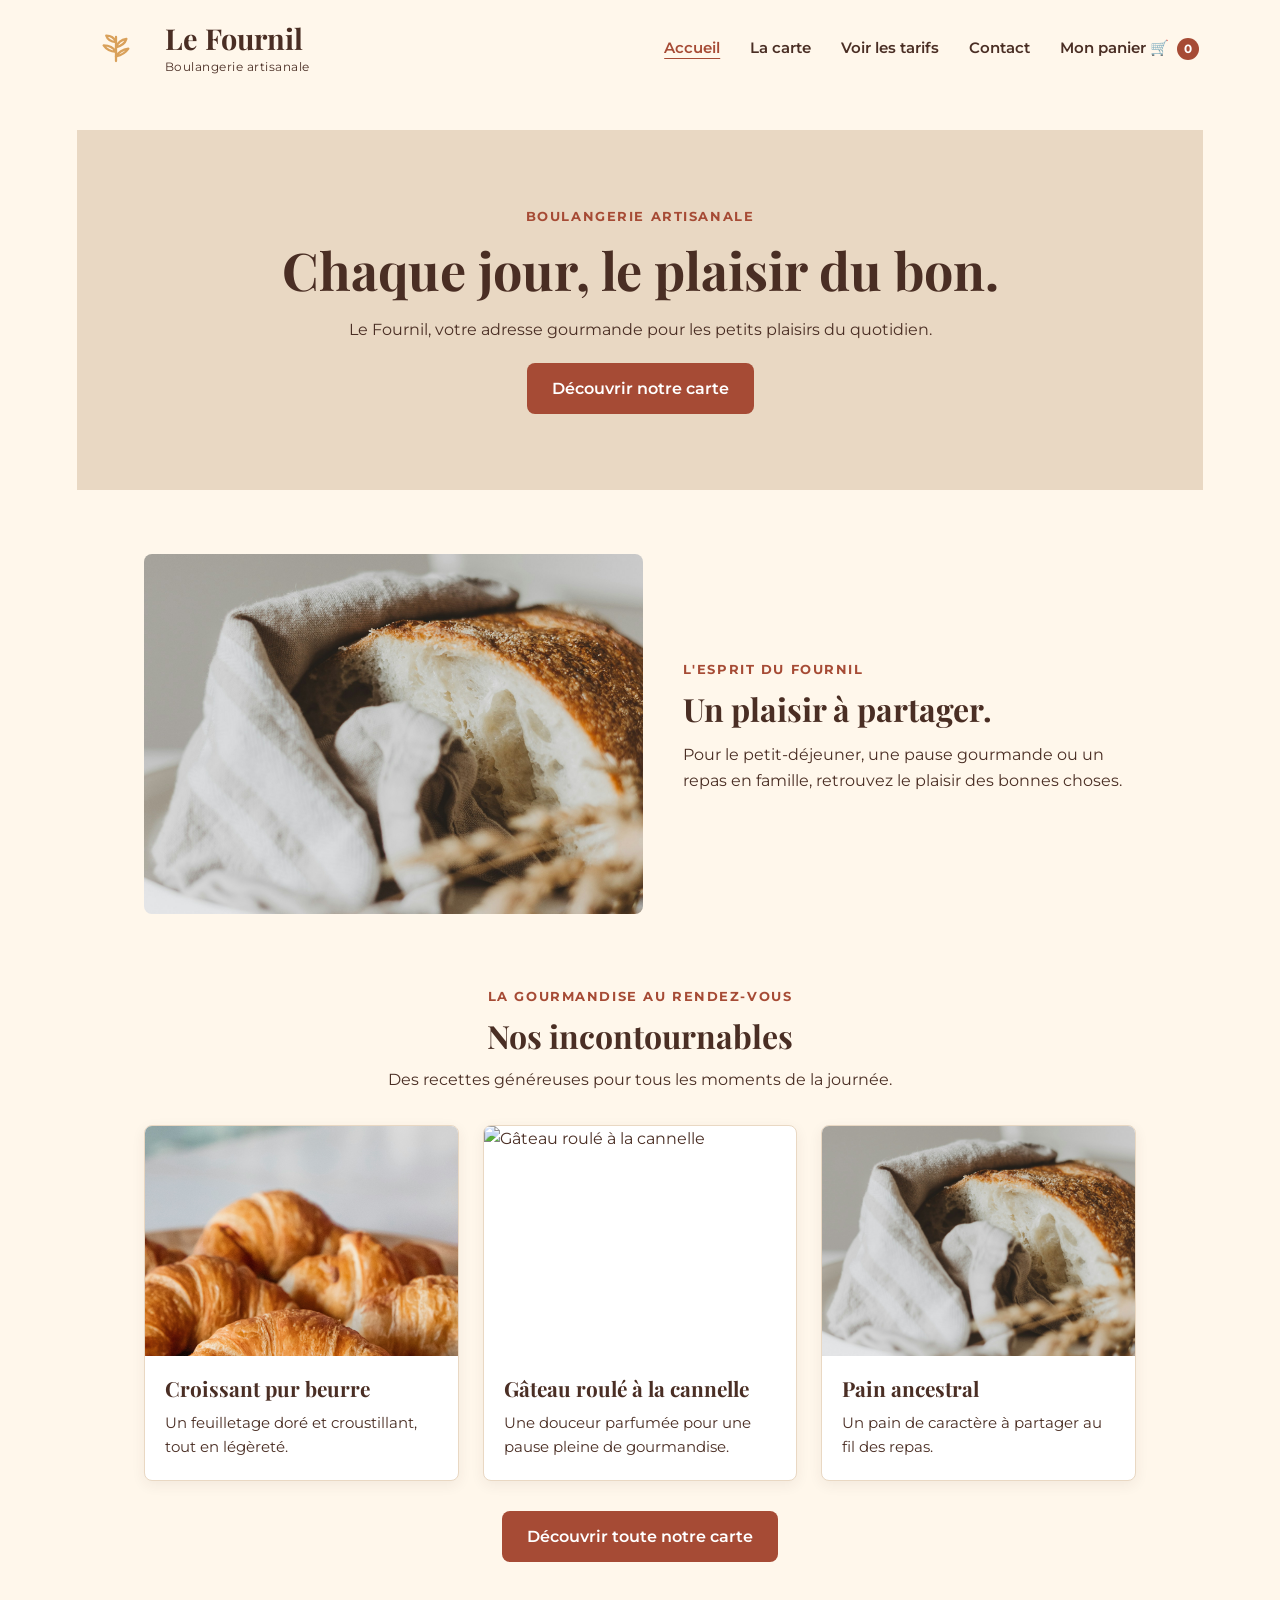
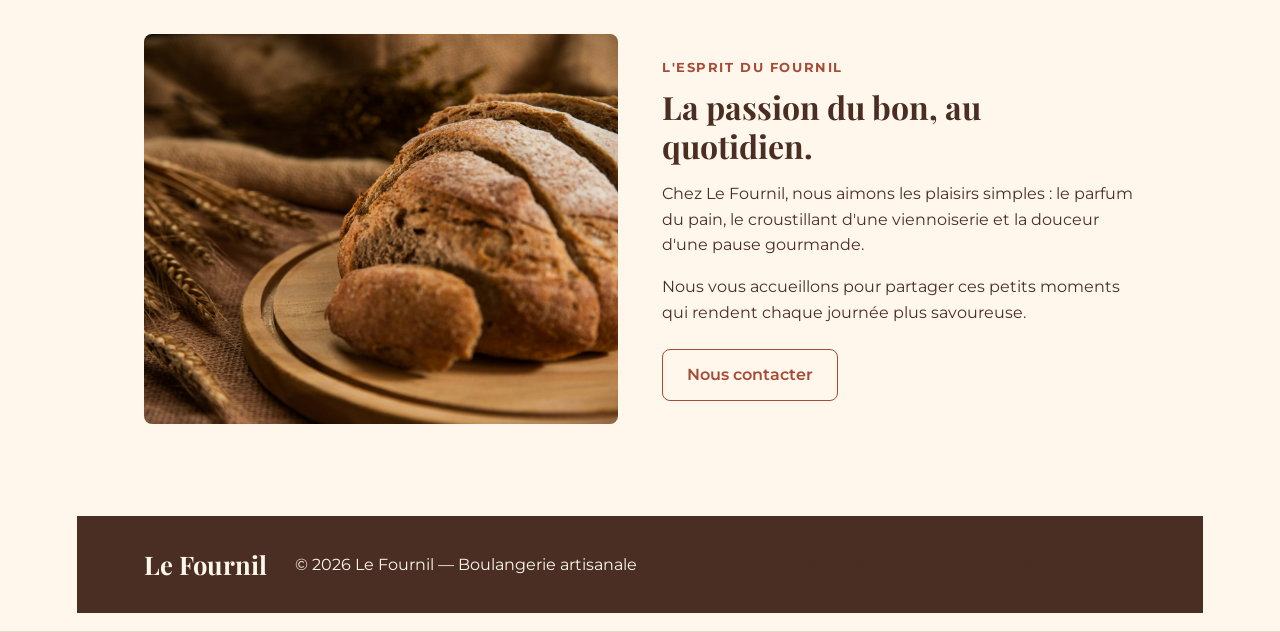
==== index.html/index.html @ 24df6372 "tout" ====
<!DOCTYPE html>
<html lang="fr">
<head>
    <meta charset="UTF-8">
    <meta name="viewport" content="width=device-width, initial-scale=1.0">
    <title>Le Fournil - Boulangerie artisanale</title>

    <link rel="stylesheet" href="./assets/CSS/style.css">
</head>
<body>

    <!--En-tête et bannière--> 
    <header class="entete">
        

<a class="logo" href="index.html">
    <svg
        class="logo-motif"
        viewBox="0 0 120 48"
        xmlns="http://www.w3.org/2000/svg"
        aria-hidden="true"
    >
        <g
            fill="none"
            stroke="currentColor"
            stroke-width="3.5"
            stroke-linecap="round"
            stroke-linejoin="round"
        >
            <path d="M60 44 Q60 25 60 7"/>
            <path d="M60 15 Q48 14 45 5 Q56 5 60 15"/>
            <path d="M60 23 Q73 20 76 10 Q64 12 60 23"/>
            <path d="M60 30 Q47 29 41 20 Q54 20 60 30"/>
            <path d="M60 37 Q73 34 79 25 Q66 27 60 37"/>
        </g>
    </svg>

    <span class="logo-texte">
        <span class="logo-nom">Le Fournil</span>
        <span class="logo-signature">Boulangerie artisanale</span>
    </span>
</a>



        <nav aria-label="Navigation principale">
        <ul>
            <li><a href="index.html" aria-current="page">Accueil</a></li>
            <li><a href="carte.html">La carte</a></li>
            <li><a href="carte.html#tarifs">Voir les tarifs</a></li>
            <li><a href="contact.html">Contact</a></li>

            <li><a href="panier.html">Mon panier 🛒
                <span class="compteur-panier" data-compteur-panier>0</span>
            </a></li>
        </ul>
        </nav

    </header>

    
     
<main>

    <!-- BANNIÈRE D'ACCUEIL -->
    <section class="hero" id="accueil">
        <p class="surtitre">Boulangerie artisanale</p>

        <h1>Chaque jour, le plaisir du bon.</h1>

        <p>
            Le Fournil, votre adresse gourmande
            pour les petits plaisirs du quotidien.
        </p>

        <a class="btn btn-principal" href="carte.html">
            Découvrir notre carte
        </a>
    </section>

    <!-- PHOTO ET TEXTE -->
    <section class="photo-vitrine">
        <img
            src="./assets/images/ellie-ellien-lJxYfjJRVto-unsplash.jpg"
            alt="Pain artisanal à la croûte dorée"
        >

        <div class="photo-texte">
            <p class="surtitre">L'esprit du Fournil</p>

            <h2>Un plaisir à partager.</h2>

            <p>
                Pour le petit-déjeuner, une pause gourmande
                ou un repas en famille, retrouvez le plaisir
                des bonnes choses.
            </p>
        </div>
    </section>


<!-- Section : Nos incontournables -->

<section class="incontournables">

    <div class="incontournables-intro">
        <p class="surtitre">La gourmandise au rendez-vous</p>
        <h2>Nos incontournables</h2>
        <p>
            Des recettes généreuses pour tous les moments
            de la journée.
        </p>
    </div>

    <div class="grille-produits">

        <article class="produit-accueil">
            <img
                class="photo-croissant"
                src="./assets/images/aurela-redenica-y4__jFIV1F8-unsplash(1).jpg"
                alt="Croissants pur beurre dorés"
            >
            <div class="produit-contenu">
                <h3>Croissant pur beurre</h3>
                <p>
                    Un feuilletage doré et croustillant,
                    tout en légèreté.
                </p>
            </div>
        </article>

        <article class="produit-accueil">
            <img
                class="photo-roule"
                src="./assets/images/diliara-garifullina-klfddq7zA9I-unsplash.jpg"
                alt="Gâteau roulé à la cannelle"
            >
            <div class="produit-contenu">
                <h3>Gâteau roulé à la cannelle</h3>
                <p>
                    Une douceur parfumée pour une pause
                    pleine de gourmandise.
                </p>
            </div>
        </article>

        <article class="produit-accueil">
            <img
                class="photo-pain"
                src="./assets/images/ellie-ellien-lJxYfjJRVto-unsplash.jpg"
                alt="Pain artisanal à la croûte dorée"
            >
            <div class="produit-contenu">
                <h3>Pain ancestral</h3>
                <p>
                    Un pain de caractère à partager
                    au fil des repas.
                </p>
            </div>
        </article>

    </div>

    <div class="incontournables-action">
        <a href="carte.html" class="btn btn-principal">
            Découvrir toute notre carte
        </a>
    </div>

</section>

<!-- Section : Notre savoir-faire -->

<section class="savoir-faire">

    <div class="savoir-faire-photo">
        <img
            src="./assets/images/charles-chen-0keGhiSw9kY-unsplash.jpg"
            alt="Pain artisanal préparé avec soin"
        >
    </div>

    <div class="savoir-faire-texte">
        <p class="surtitre">L'esprit du Fournil</p>

        <h2>La passion du bon, au quotidien.</h2>

        <p>
            Chez Le Fournil, nous aimons les plaisirs simples :
            le parfum du pain, le croustillant d'une viennoiserie
            et la douceur d'une pause gourmande.
        </p>

        <p>
            Nous vous accueillons pour partager ces petits
            moments qui rendent chaque journée plus savoureuse.
        </p>

        <a href="contact.html" class="btn btn-secondaire">
            Nous contacter
        </a>
    </div>

</section>

</main>



<!-- Pied de page commun -->
<footer class="pied-page">

    <p class="signature-footer">
        Le Fournil
    </p>

    <p>
        © 2026 Le Fournil — Boulangerie artisanale
    </p>

    <nav aria-label="Navigation de pied de page">
        <ul>
            <li><a href="index.html">Accueil</a></li>
            <li><a href="carte.html">La carte</a></li>
            <li>
                <a href="carte.html#tarifs">Les tarifs</a>
            </li>
            <li><a href="contact.html">Contact</a></li>
        </ul>
    </nav>

</footer>

    </body>
</html>
---- index.html/assets/CSS/style.css ----
@import url('https://fonts.googleapis.com/css2?family=Montserrat:wght@400;500;600;700&family=Playfair+Display:wght@400;500;600;700&display=swap');

/* =========================================================
               LE FOURNIL — FEUILLE DE STYLE 
Styles communs aux pages index.html, carte.html et contact.html
   ========================================================= */

:root {
    --terracotta: #A64B35;
    --brun: #4A2E24;
    --ivoire: #FFF7EB;
    --miel: #D9A15B;
    --beige: #E9D8C3;
    --police-titres: "Playfair Display", Georgia, serif;
    --police-texte: "Montserrat", Arial, sans-serif;
    --arrondi: 8px;
    --espace: 24px;
}

* { box-sizing: border-box; }

html { scroll-behavior: smooth; }

body {
    margin: 0;
    background: var(--ivoire);
    color: var(--brun);
    font-family: var(--police-texte);
    font-size: 16px;
    line-height: 1.6;
}

h1, h2, h3 {
    margin-top: 0;
    color: var(--brun);
    font-family: var(--police-titres);
    line-height: 1.2;
}

h1 { font-size: clamp(2.2rem, 5vw, 3.25rem); }
h2 { font-size: clamp(1.65rem, 3vw, 2rem); }
h3 { font-size: 1.3rem; }
p { margin-top: 0; }
a { color: var(--terracotta); }
img { display: block; max-width: 100%; height: auto; }

/* Boutons communs */
.btn {
    display: inline-block;
    padding: 12px 24px;
    border: 1px solid transparent;
    border-radius: var(--arrondi);
    font-family: var(--police-texte);
    font-weight: 600;
    text-align: center;
    text-decoration: none;
    cursor: pointer;
    transition: background-color .2s ease, color .2s ease, transform .2s ease;
}
.btn-principal { background: var(--terracotta); color: #fff; }
.btn-principal:hover, .btn-principal:focus-visible { background: var(--brun); color: #fff; }
.btn-secondaire { border-color: var(--terracotta); background: transparent; color: var(--terracotta); }
.btn-secondaire:hover, .btn-secondaire:focus-visible { background: var(--beige); }

/* En-tête, logo et navigation — communs aux trois pages */
.entete {
    display: flex;
    flex-wrap: wrap;
    align-items: center;
    justify-content: space-between;
    gap: 20px 28px;
    width: 100%;
    padding: 18px 6%;
    border-bottom: 1px solid var(--beige);
    background: var(--ivoire);
}
.logo {
    display: inline-flex;
    flex: 0 0 auto;
    align-items: center;
    gap: 10px;
    color: var(--brun);
    text-decoration: none;
}
.logo-motif {
    flex: 0 0 auto;
    width: 78px;
    height: 60px;
    color: var(--miel);
}
.logo-texte { display: flex; flex-direction: column; line-height: 1.15; }
.logo .logo-nom { font-family: var(--police-titres); font-size: 1.8rem; font-weight: 700; }
.logo .logo-signature { margin-top: 4px; font-size: .76rem; letter-spacing: .04em; }
.entete nav { display: block; flex: 1 1 400px; min-width: 0; }
.entete nav ul {
    display: flex;
    flex-wrap: wrap;
    align-items: center;
    justify-content: flex-end;
    gap: 8px 22px;
    margin: 0;
    padding: 0;
    list-style: none;
}
.entete nav li { display: block; }
.entete nav a {
    display: inline-block;
    padding: 8px 4px;
    color: var(--brun);
    font-size: .94rem;
    font-weight: 600;
    text-decoration: none;
}
.entete nav a:hover, .entete nav a:focus-visible,
.entete nav a[aria-current="page"] { color: var(--terracotta); }
.entete nav a[aria-current="page"] { text-decoration: underline; text-underline-offset: 5px; }

/* Éléments de présentation */
.surtitre {
    margin-bottom: 10px;
    color: var(--terracotta);
    font-size: .82rem;
    font-weight: 700;
    letter-spacing: .12em;
    text-transform: uppercase;
}

/* PAGE ACCUEIL : bannière */
.hero {
    display: flex;
    flex-direction: column;
    align-items: center;
    justify-content: center;
    gap: 12px;
    width: 100%;
    max-width: 1400px;
    min-height: 360px;
    margin: 32px auto;
    padding: 64px 8%;
    background: var(--beige); text-align: center;
}
.hero h1 { max-width: 780px; margin-bottom: 4px; }
.hero p:not(.surtitre) { max-width: 650px; margin-bottom: 8px; }
.hero .surtitre { margin-bottom: 0; }

.photo-vitrine {
    display: grid;
    grid-template-columns: minmax(0, 1.1fr) minmax(0, 1fr);
    align-items: center;
    gap: 40px;
    width: 88%;
    max-width: 1200px;
    margin: 64px auto;
}
.photo-vitrine img { width: 100%; height: 360px; border-radius: var(--arrondi); object-fit: cover; }
.photo-texte h2 { margin-bottom: 14px; }
.photo-texte p:not(.surtitre) { max-width: 560px; }

.incontournables {
    width: 88%;
    max-width: 1200px;
    margin: 72px auto;
}
.incontournables-intro { max-width: 680px; margin: 0 auto 32px; text-align: center; }
.incontournables-intro h2 { margin-bottom: 12px; }
.incontournables-intro > p:last-child { margin-bottom: 0; }
.grille-produits {
    display: grid;
    grid-template-columns: repeat(3, minmax(0, 1fr));
    gap: 24px;
    width: 100%;
}
.produit-accueil {
    min-width: 0;
    overflow: hidden;
    border: 1px solid var(--beige);
    border-radius: var(--arrondi);
    background: #fff;
    box-shadow: 0 4px 14px rgb(74 46 36 / 7%);
    transition: transform .2s ease, box-shadow .2s ease;
}
.produit-accueil:hover { transform: translateY(-4px); box-shadow: 0 8px 20px rgb(74 46 36 / 12%); }
.produit-accueil img { width: 100%; height: 230px; object-fit: cover; }
.produit-accueil .produit-contenu { padding: 20px; }
.produit-contenu h3 { margin-bottom: 10px; }
.produit-contenu p { margin-bottom: 0; font-size: .95rem; }
.incontournables-action { margin-top: 30px; text-align: center; }

.savoir-faire {
    display: grid;
    grid-template-columns: minmax(0, 1fr) minmax(0, 1fr);
    align-items: center;
    gap: 44px;
    width: 88%;
    max-width: 1200px;
    margin: 72px auto;
}
.savoir-faire-photo img { width: 100%; height: 390px; border-radius: var(--arrondi); object-fit: cover; }
.savoir-faire-texte h2 { margin-bottom: 16px; }
.savoir-faire-texte p:not(.surtitre) { max-width: 620px; }
.savoir-faire-texte .btn { margin-top: 8px; }

/* PAGE CARTE : produits phares */
main > h1 {
    width: 88%;
    max-width: 1200px;
    margin: 44px auto 32px;
}
.produits-phares {
    display: grid;
    grid-template-columns: repeat(3, minmax(0, 1fr));
    gap: 24px;
    width: 88%;
    max-width: 1200px;
    margin: 0 auto 64px;
}
.produits-phares article {
    min-width: 0;
    overflow: hidden;
    padding: 20px;
    border: 1px solid var(--beige);
    border-radius: var(--arrondi);
    background: #fff;
    box-shadow: 0 4px 14px rgb(74 46 36 / 7%);
    transition: transform .2s ease, box-shadow .2s ease;
}
.produits-phares article:hover { transform: translateY(-4px); box-shadow: 0 8px 20px rgb(74 46 36 / 12%); }
.produits-phares article h2 { margin-bottom: 16px; font-size: 1.4rem; }
.produits-phares article img { width: 100%; height: 220px; margin-bottom: 18px; border-radius: 6px; object-fit: cover; }
.produits-phares article p { font-size: .95rem; }
.produits-phares article p:last-child { margin-bottom: 0; }

/* PAGE CARTE : pains artisanaux */
.section-pains {
    width: 88%;
    max-width: 1200px;
    margin: 64px auto;
}
.section-pains > h2 { margin-bottom: 28px; text-align: center; }
.grille-pains { display: grid; grid-template-columns: repeat(3, minmax(0, 1fr)); gap: 24px; }
.carte-pain {
    overflow: hidden;
    border: 1px solid var(--beige);
    border-radius: var(--arrondi);
    background: #fff;
    box-shadow: 0 4px 14px rgb(74 46 36 / 7%);
    transition: transform .2s ease, box-shadow .2s ease;
}
.carte-pain:hover { transform: translateY(-4px); box-shadow: 0 8px 20px rgb(74 46 36 / 12%); }
.carte-pain img { width: 100%; height: 230px; object-fit: cover; }
.carte-pain h3 { margin: 0; padding: 18px; text-align: center; }

/* PAGE CARTE : tableau des tarifs */
.section-tarifs {
    width: 88%;
    max-width: 1000px;
    margin: 64px auto 80px;
    scroll-margin-top: 24px;
}
.section-tarifs > h2 { margin-bottom: 20px; text-align: center; }
.section-tarifs table {
    width: 100%;
    margin: 24px 0;
    border-collapse: collapse;
    background: var(--ivoire);
    color: var(--brun);
}
.section-tarifs caption { padding: 12px; color: var(--brun); font-weight: 700; text-align: left; }
.section-tarifs th, .section-tarifs td { padding: 12px; border: 1px solid var(--beige); text-align: left; }
.section-tarifs th { background: var(--terracotta); color: #fff; }
.section-tarifs tbody tr:nth-child(even) { background: var(--beige); }
.section-tarifs tbody tr:hover { background: #f2e3d1; }

/* PAGE CONTACT : introduction */
.page-contact { padding: 0 6% 64px; }
.page-contact .contact-intro-vertical {
    display: flex;
    flex-direction: column;
    align-items: center;
    width: 100%;
    max-width: 900px;
    margin: 48px auto 44px;
    text-align: center;
}
.page-contact .contact-intro-vertical .surtitre { margin-bottom: 12px; }
.page-contact .contact-intro-vertical .texte-intro-contact { max-width: 650px; margin-bottom: 18px; }
.page-contact .contact-intro-vertical h1 { margin: 0; }

/* PAGE CONTACT : cartes d'informations */
.page-contact .contact-grid {
    display: grid;
    grid-template-columns: repeat(2, minmax(0, 1fr));
    gap: 24px;
    width: 100%;
    max-width: 1000px;
    margin: 0 auto 48px;
}
.page-contact .contact-card {
    min-width: 0;
    padding: 28px;
    border: 1px solid var(--beige);
    border-radius: var(--arrondi);
    background: #fff;
    box-shadow: 0 4px 14px rgb(74 46 36 / 7%);
}
.page-contact .contact-card h2 { margin-bottom: 20px; font-size: 1.5rem; }
.page-contact .contact-card p { margin-bottom: 18px; }
.page-contact .contact-card p:last-child { margin-bottom: 0; }
.page-contact .contact-card strong { color: var(--terracotta); }
.page-contact .contact-card .note-horaires { color: var(--brun); font-style: italic; }

/* PAGE CONTACT : formulaire */
.page-contact .formulaire-contact {
    width: 100%;
    max-width: 800px;
    margin: 0 auto;
    padding: 32px;
    border: 1px solid var(--beige);
    border-radius: var(--arrondi);
    background: #fff;
    box-shadow: 0 4px 14px rgb(74 46 36 / 7%);
}
.page-contact .formulaire-contact h2 { margin-bottom: 10px; }
.page-contact .formulaire-contact > p { margin-bottom: 24px; }
.page-contact .formulaire-contact form { display: grid; gap: 18px; }
.page-contact .formulaire-contact .champ { display: flex; flex-direction: column; gap: 7px; }
.page-contact .formulaire-contact label { color: var(--brun); font-weight: 600; }
.page-contact .formulaire-contact input,
.page-contact .formulaire-contact textarea {
    width: 100%;
    padding: 12px 14px;
    border: 1px solid #cbb7a5;
    border-radius: 6px;
    background: var(--ivoire);
    color: var(--brun);
    font: inherit;
}
.page-contact .formulaire-contact textarea { min-height: 140px; resize: vertical; }
.page-contact .formulaire-contact input:focus,
.page-contact .formulaire-contact textarea:focus {
    outline: 2px solid var(--terracotta);
    outline-offset: 2px;
    border-color: var(--terracotta);
}
.page-contact .formulaire-contact button { justify-self: start; }

/* Pied de page commun aux trois pages */
.pied-page {
    display: flex;
    flex-wrap: wrap;
    align-items: center;
    justify-content: space-between;
    gap: 18px 28px;
    width: 100%;
    padding: 28px 6%;
    background: var(--brun);
    color: var(--ivoire);
}
.pied-page p { margin: 0; }
.pied-page .signature-footer { color: var(--ivoire); font-family: var(--police-titres); font-size: 1.6rem; font-weight: 700; }
.pied-page nav ul { display: flex; flex-wrap: wrap; gap: 8px 18px; margin: 0; padding: 0; list-style: none; }
.pied-page a { color: var(--ivoire); text-decoration: none; }
.pied-page a:hover, .pied-page a:focus-visible { color: var(--miel); text-decoration: underline; text-underline-offset: 4px; }

/* Adaptation aux écrans moyens */
@media (max-width: 900px) {
    .grille-produits, .produits-phares, .grille-pains { grid-template-columns: repeat(2, minmax(0, 1fr)); }
    .photo-vitrine, .savoir-faire { gap: 28px; }
    .photo-vitrine img, .savoir-faire-photo img { height: 320px; }
    .entete nav ul { gap: 8px 14px; }
    .pied-page { justify-content: center; text-align: center; }
    .pied-page nav ul { justify-content: center; }
}

/* Adaptation aux mobiles */
@media (max-width: 700px) {
    .entete { flex-direction: column; align-items: center; padding: 18px 5%; }
    .entete nav { flex: 0 1 auto; width: 100%; }
    .entete nav ul { justify-content: center; gap: 6px 14px; }
    .entete nav a { padding: 7px 3px; font-size: .9rem; }
    .hero {
    display: flex;
    flex-direction: column;
    align-items: center;
    justify-content: center;
    gap: 12px;

    width: 100%;
    max-width: 1400px;
    min-height: 360px;
    margin: 32px auto;
    padding: 64px 8%;

    background: var(--beige);
    text-align: center;
}

.hero h1 {
    max-width: 780px;
    margin-bottom: 4px;
}

.hero p:not(.surtitre) {
    max-width: 650px;
    margin-bottom: 8px;
}

.hero .surtitre {
    margin-bottom: 0;
}
    .photo-vitrine, .savoir-faire { grid-template-columns: 1fr; width: 88%; margin: 48px auto; }
    .photo-vitrine img, .savoir-faire-photo img { height: 280px; }
    .photo-texte { order: 2; }
    .grille-produits, .produits-phares, .grille-pains, .page-contact .contact-grid { grid-template-columns: 1fr; }
    .incontournables, .section-pains, .section-tarifs { width: 88%; margin-top: 48px; margin-bottom: 48px; }
    .produits-phares { margin-bottom: 48px; }
    .page-contact { padding-right: 5%; padding-left: 5%; }
    .page-contact .contact-intro-vertical { margin: 36px auto; }
    .page-contact .contact-card, .page-contact .formulaire-contact { padding: 24px; }
    .pied-page { flex-direction: column; padding: 26px 5%; }
}

@media (max-width: 500px) {
    body { font-size: 15px; }
    .logo-motif {
    flex: 0 0 auto;
    width: 78px;
    height: 60px;
    color: var(--miel);
}
    .logo .logo-nom { font-size: 1.6rem; }
    .logo .logo-signature { font-size: .7rem; }
    .hero h1 { font-size: 2.15rem; }
    .produit-accueil img, .produits-phares article img, .carte-pain img { height: 210px; }
    .page-contact .formulaire-contact { padding: 20px; }
    .page-contact .formulaire-contact button { width: 100%; }
    .section-tarifs { width: 94%; }
    .section-tarifs th, .section-tarifs td { padding: 8px 6px; font-size: .85rem; overflow-wrap: anywhere; }
    .pied-page nav ul { gap: 8px 14px; }
}


/* PAGE MON PANIER */

.page-panier {
    width: 88%;
    max-width: 1000px;
    min-height: 55vh;
    margin: 48px auto 72px;
}

.page-panier > h1 {
    text-align: center;
    margin-bottom: 36px;
}

.ligne-panier {
    display: flex;
    flex-wrap: wrap;
    align-items: center;
    gap: 12px;
    margin-bottom: 16px;
    padding: 20px;
    border: 1px solid var(--beige);
    border-radius: var(--arrondi);
    background: #fff;
}

.ligne-panier h3 {
    flex: 1 1 220px;
    margin: 0;
}

.ligne-panier p {
    margin: 0;
}

.ligne-panier button {
    padding: 8px 12px;
    border: 1px solid var(--beige);
    border-radius: 6px;
    background: var(--ivoire);
    color: var(--brun);
    cursor: pointer;
}

.ligne-panier button:hover {
    background: var(--beige);
}

#message-panier[hidden] {
    display: none;
}



/* Compteur du panier */
.compteur-panier {
    display: inline-flex;
    align-items: center;
    justify-content: center;
    min-width: 22px;
    height: 22px;
    margin-left: 4px;
    padding: 0 6px;
    border-radius: 50px;
    background: var(--terracotta);
    color: #fff;
    font-size: 0.75rem;
    font-weight: 700;
    line-height: 1;
}

/* ========================================
   PAGE PANIER - LE FOURNIL
   ======================================== */

.page-panier {
    max-width: 1000px;
    margin: 50px auto;
    padding: 30px;
    color: var(--brun);
    background-color: var(--ivoire);
    border-radius: 16px;
    box-shadow: 0 4px 16px rgba(74, 46, 36, 0.10);
}

.page-panier h1 {
    margin-bottom: 12px;
    color: var(--brun);
    text-align: center;
}

.page-panier h2 {
    margin-top: 30px;
    color: var(--terracotta);
}

/* Message lorsque le panier est vide */
#message-panier {
    padding: 24px;
    text-align: center;
    color: var(--brun);
    background-color: #FFFFFF;
    border: 1px solid var(--beige);
    border-radius: 12px;
}

/* Liste des produits */
#liste-panier {
    display: flex;
    flex-direction: column;
    gap: 16px;
    margin: 24px 0;
}

/* Une ligne par produit */
.ligne-panier {
    display: flex;
    align-items: center;
    flex-wrap: wrap;
    gap: 12px;
    padding: 20px;
    background-color: #FFFFFF;
    border: 1px solid var(--beige);
    border-left: 5px solid var(--terracotta);
    border-radius: 12px;
}

/* Nom du produit */
.ligne-panier h3 {
    flex: 1 1 200px;
    margin: 0;
    color: var(--brun);
    font-size: 1.1rem;
}

/* Prix du produit */
.ligne-panier p {
    margin: 0;
    color: var(--terracotta);
    font-weight: bold;
}

/* Boutons de quantité et suppression */
.ligne-panier button {
    padding: 8px 12px;
    color: var(--brun);
    background-color: var(--ivoire);
    border: 1px solid var(--beige);
    border-radius: 8px;
    font: inherit;
    cursor: pointer;
    transition: background-color 0.2s ease,
                color 0.2s ease;
}

/* Effet au survol */
.ligne-panier button:hover {
    color: #FFFFFF;
    background-color: var(--terracotta);
    border-color: var(--terracotta);
}

/* Quantité */
.ligne-panier span {
    color: var(--brun);
    font-weight: bold;
}

/* Total du panier */
#total-panier {
    display: inline-block;
    margin-top: 10px;
    padding: 12px 20px;
    color: #FFFFFF;
    background-color: var(--brun);
    border-radius: 10px;
    font-size: 1.4rem;
    font-weight: bold;
}

/* Adaptation aux petits écrans */
@media (max-width: 600px) {
    .page-panier {
        margin: 20px 12px;
        padding: 18px;
    }

    .ligne-panier {
        padding: 14px;
        gap: 10px;
    }

    .ligne-panier h3 {
        flex-basis: 100%;
    }

    #total-panier {
        font-size: 1.2rem;
    }
}


/* Bouton pour vider le panier */
.btn-vider-panier {
    margin-top: 16px;
    margin-left: 10px;
    padding: 12px 20px;
    color: var(--terracotta);
    background-color: transparent;
    border: 1px solid var(--terracotta);
    border-radius: 8px;
    font: inherit;
    cursor: pointer;
    transition: background-color 0.2s ease, color 0.2s ease;
}

.btn-vider-panier:hover {
    color: #FFFFFF;
    background-color: var(--terracotta);
}

@media (max-width: 600px) {
    .btn-vider-panier {
        margin-left: 0;
        width: 100%;
    }
}


/* Formulaire de commande */
#formulaire-commande {
    max-width: 650px;
    margin: 30px auto 0;
}

.champ-commande {
    display: flex;
    flex-direction: column;
    gap: 8px;
    margin-bottom: 20px;
}

.champ-commande label {
    color: var(--brun);
    font-weight: bold;
}

.champ-commande input,
.champ-commande select {
    width: 100%;
    box-sizing: border-box;
    padding: 12px;
    color: var(--brun);
    background-color: #FFFFFF;
    border: 1px solid var(--beige);
    border-radius: 8px;
    font: inherit;
}

.champ-commande input:focus,
.champ-commande select:focus {
    outline: 2px solid var(--miel);
    outline-offset: 2px;
}

.note-commande {
    padding: 12px;
    color: var(--brun);
    background-color: var(--beige);
    border-radius: 8px;
    font-size: 0.9rem;
}



/* Récapitulatif et confirmation de commande */
#recapitulatif-commande,
#confirmation-finale {
    margin-top: 30px;
    padding: 24px;
    background-color: #FFFFFF;
    border: 1px solid var(--beige);
    border-radius: 12px;
}

#recapitulatif-commande h2,
#confirmation-finale h2 {
    color: var(--terracotta);
}

#details-client,
#details-produits {
    padding: 12px 18px;
    background-color: var(--ivoire);
    border-radius: 8px;
}

#details-client p,
#details-produits p {
    margin: 10px 0;
    color: var(--brun);
}

.total-commande {
    margin-top: 24px;
    padding: 16px;
    color: #FFFFFF;
    background-color: var(--brun);
    border-radius: 8px;
    font-size: 1.3rem;
    font-weight: bold;
}

#recapitulatif-commande button {
    margin-top: 12px;
}

#recapitulatif-commande[hidden],
#confirmation-finale[hidden],
#formulaire-commande[hidden] {
    display: none;
}



/* Détails de la confirmation de commande */
.recap-confirmation {
    margin: 24px 0;
    padding: 20px;
    background-color: var(--ivoire);
    border: 1px solid var(--beige);
    border-radius: 12px;
}

.recap-confirmation h3 {
    margin-top: 24px;
    color: var(--terracotta);
}

.recap-confirmation > p {
    margin: 12px 0;
    color: var(--brun);
}

#produits-confirmation p {
    display: flex;
    justify-content: space-between;
    gap: 16px;
    padding: 10px 0;
    border-bottom: 1px solid var(--beige);
    color: var(--brun);
}

#numero-commande {
    color: var(--terracotta);
    font-weight: bold;
}

@media (max-width: 600px) {
    .recap-confirmation {
        padding: 14px;
    }

    #produits-confirmation p {
        flex-wrap: wrap;
    }
}
/* Correction du total sur la confirmation */
.recap-confirmation .total-commande {
    display: block;
    min-height: 0;
    padding: 16px;
    color: #FFFFFF;
    background-color: var(--brun);
    border-radius: 8px;
    font-size: 1.3rem;
    font-weight: bold;
}

#total-confirmation {
    display: inline;
    color: #FFFFFF;
}


/* ========================================
   HARMONISATION DES CARTES PRODUITS
   Le Fournil
   ======================================== */

/* Organisation des cartes */
.carte-produit {
    display: flex;
    flex-direction: column;
    height: 100%;
    box-sizing: border-box;
}

/* Titres centrés et de hauteur identique */
.produits-phares h2,
.produits-phares h3 {
    text-align: center;
    min-height: 2.6em;
    display: flex;
    align-items: center;
    justify-content: center;
    margin-top: 0;
}

/* Photos de même taille */
.produits-phares img {
    display: block;
    width: 100%;
    height: 220px;
    object-fit: cover;
    object-position: center;
    border-radius: 6px;
}

/* Descriptions : l'espace s'adapte au contenu */
.produits-phares p {
    line-height: 1.6;
}

/* Boutons alignés en bas des cartes */
.produits-phares .ajouter-panier {
    margin-top: auto;
    align-self: flex-start;
}

/* Adaptation aux petits écrans */
@media (max-width: 600px) {
    .produits-phares h2,
    .produits-phares h3 {
        min-height: 2.6em;
    }


/* Les descriptions occupent l'espace disponible */
.carte-produit p {
    line-height: 1.6;
}

/* Les boutons se placent en bas des cartes */
.carte-produit .ajouter-panier {
    margin-top: auto;
    align-self: flex-start;
}


/* Uniformiser l'espace réservé aux titres */
.carte-produit h2,
.carte-produit h3 {
    min-height: 2.6em;
    display: flex;
    align-items: center;
    justify-content: center;
    text-align: center;
}


/* Alignement des cartes produits phares */

.produits-phares {
    display: grid;
    grid-template-columns: repeat(3, minmax(0, 1fr));
    gap: 24px;
    align-items: stretch;
}

.produits-phares article {
    display: flex;
    flex-direction: column;
    height: 100%;
    box-sizing: border-box;
}

/* Titres centrés et de hauteur homogène */
.produits-phares article h2 {
    min-height: 2.6em;
    display: flex;
    align-items: center;
    justify-content: center;
    text-align: center;
}

/* Photos uniformes */
.produits-phares article img {
    display: block;
    width: 100%;
    height: 220px;
    object-fit: cover;
    object-position: center;
}

/* Boutons alignés en bas des cartes */
.produits-phares article .ajouter-panier {
    margin-top: auto;
    align-self: flex-start;
}

/* Affichage sur tablette et mobile */
@media (max-width: 800px) {
    .produits-phares {
        grid-template-columns: repeat(2, minmax(0, 1fr));
    }
}

@media (max-width: 550px) {
    .produits-phares {
        grid-template-columns: 1fr;
    }
}


/* Alignement final des boutons des produits phares */

.produits-phares article {
    display: flex;
    flex-direction: column;
    height: 100%;
    box-sizing: border-box;
}

.produits-phares article .ajouter-panier {
    margin-top: auto;
    align-self: flex-start;
}

/* Titres centrés */
.produits-phares article h2 {
    min-height: 2.6em;
    display: flex;
    align-items: center;
    justify-content: center;
    text-align: center;
}

/* Photos uniformes */
.produits-phares article img {
    width: 100%;
    height: 220px;
    object-fit: cover;
    display: block;
}

/* Boutons alignés en bas */
.produits-phares article button.ajouter-panier {
    margin-top: auto;
    align-self: flex-start;
    flex-shrink: 0;
}

@media (max-width: 800px) {
    .produits-phares {
        grid-template-columns: repeat(2, minmax(0, 1fr));
    }
}

@media (max-width: 550px) {
    .produits-phares {
        grid-template-columns: 1fr;
    }

    .produits-phares article {
        min-height: 0;
    }
}

/* Sur mobile, la carte reprend une hauteur naturelle */
@media (max-width: 700px) {
    .produits-phares article {
        height: auto;
        min-height: 0;
    }

    .produits-phares article button.ajouter-panier {
        margin-top: 12px;
    }
}


/* Alignement harmonisé des produits phares */
.produits-phares {
    align-items: stretch;
}

.produits-phares article {
    display: flex;
    flex-direction: column;
    min-width: 0;
    box-sizing: border-box;
}

.produits-phares article h2 {
    min-height: 2.6em;
    display: flex;
    align-items: center;
    justify-content: center;
    text-align: center;
}

.produits-phares article img {
    width: 100%;
    height: 220px;
    flex-shrink: 0;
    object-fit: cover;
}

.produits-phares article button.ajouter-panier {
    margin-top: auto;
    align-self: flex-start;
}


/* Alignement des boutons des produits phares */
.produits-phares article {
    display: grid;
    grid-template-rows: auto 220px 1fr auto;
    align-content: stretch;
}

.produits-phares article h2 {
    min-height: 2.6em;
    margin-top: 0;
    text-align: center;
}

.produits-phares article img {
    width: 100%;
    height: 220px;
    object-fit: cover;
}

.produits-phares article .ajouter-panier {
    margin-top: 12px;
    align-self: start;
    justify-self: start;
}
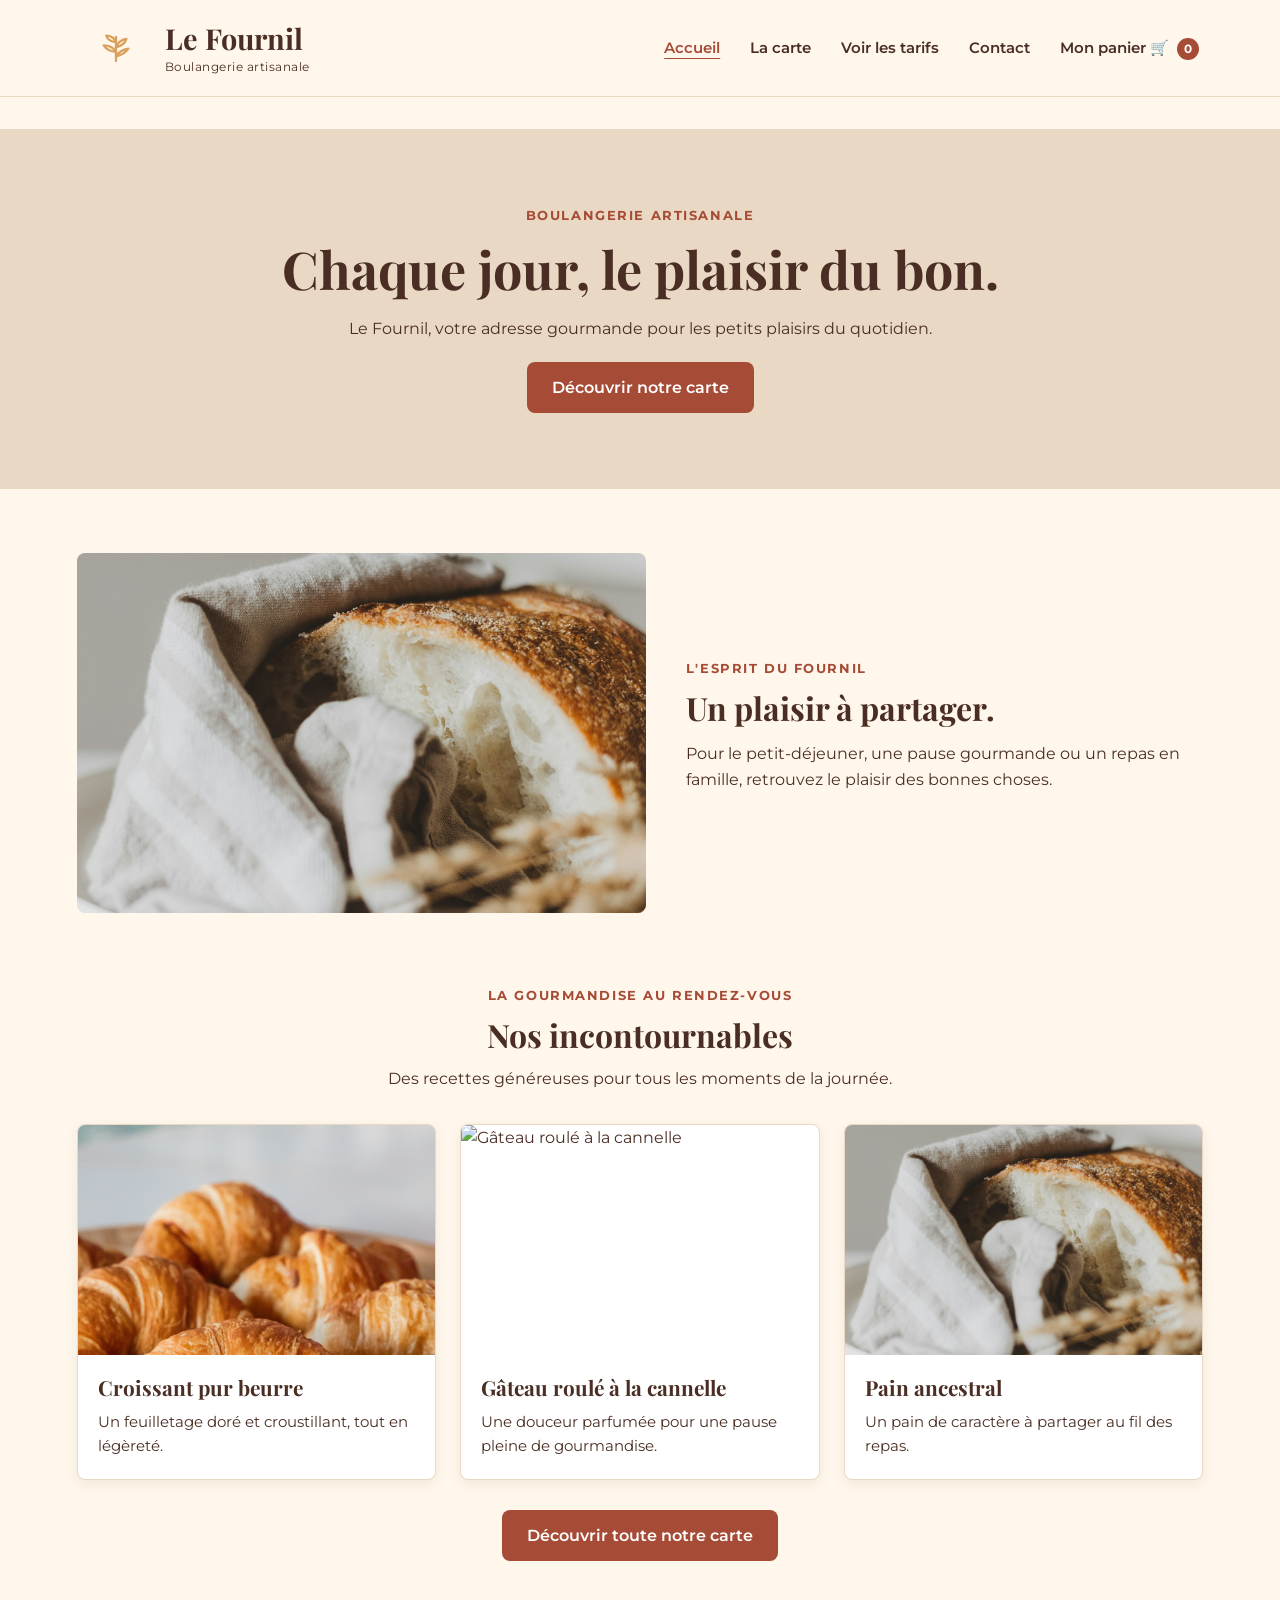
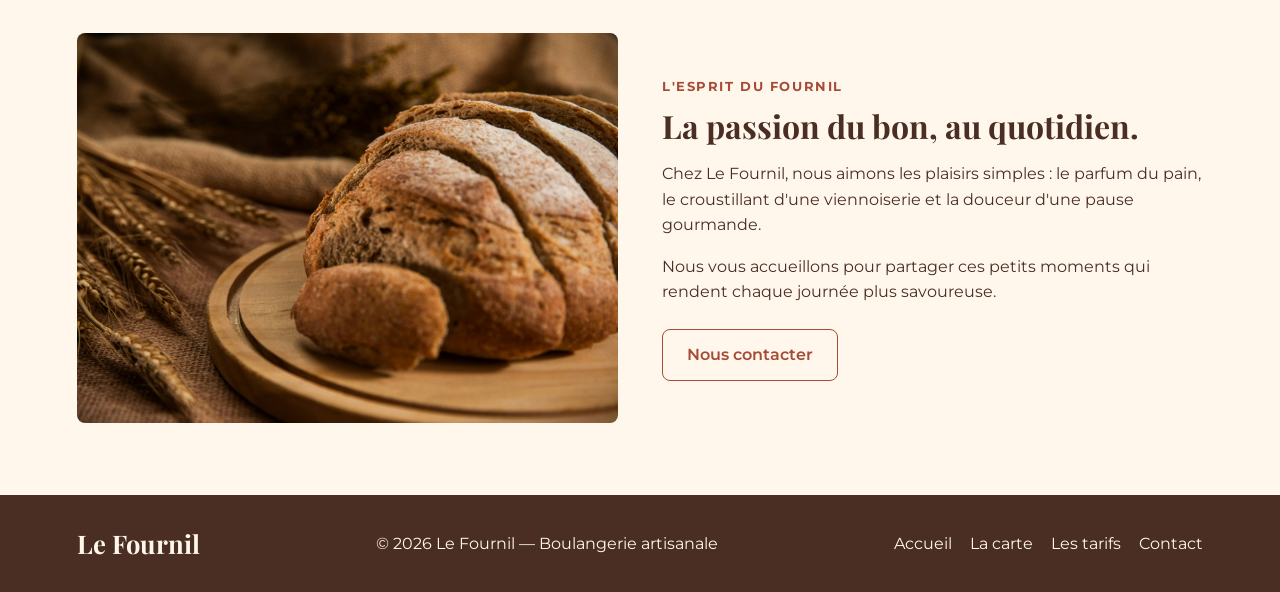
==== commit c7e43e40: "ajout amélioration finalisation commande" ====
--- a/index.html/index.html
+++ b/index.html/index.html
@@ -54,7 +54,7 @@
                 <span class="compteur-panier" data-compteur-panier>0</span>
             </a></li>
         </ul>
-        </nav
+    </nav>
 
     </header>
 
--- a/index.html/assets/CSS/style.css
+++ b/index.html/assets/CSS/style.css
@@ -1,8 +1,26 @@
 @import url('https://fonts.googleapis.com/css2?family=Montserrat:wght@400;500;600;700&family=Playfair+Display:wght@400;500;600;700&display=swap');
 
 /* =========================================================
-               LE FOURNIL — FEUILLE DE STYLE 
-Styles communs aux pages index.html, carte.html et contact.html
+   LE FOURNIL — FEUILLE DE STYLE PRINCIPALE
+   Styles communs et styles spécifiques aux pages :
+   index.html, carte.html, contact.html et panier.html
+
+   Organisation :
+   1. Variables et réglages généraux
+   2. Éléments HTML communs
+   3. Boutons
+   4. En-tête, logo et navigation
+   5. Page d'accueil
+   6. Page carte
+   7. Page contact
+   8. Page panier et commande
+   9. Pied de page
+   10. Adaptation tablette et mobile
+   ========================================================= */
+
+
+/* =========================================================
+   1. VARIABLES ET RÉGLAGES GÉNÉRAUX
    ========================================================= */
 
 :root {
@@ -11,15 +29,25 @@
     --ivoire: #FFF7EB;
     --miel: #D9A15B;
     --beige: #E9D8C3;
+
     --police-titres: "Playfair Display", Georgia, serif;
     --police-texte: "Montserrat", Arial, sans-serif;
+
     --arrondi: 8px;
     --espace: 24px;
-}
-
-* { box-sizing: border-box; }
-
-html { scroll-behavior: smooth; }
+
+    --ombre-carte: 0 4px 14px rgb(74 46 36 / 7%);
+    --ombre-carte-survol: 0 8px 20px rgb(74 46 36 / 12%);
+    --transition-douce: 0.2s ease;
+}
+
+* {
+    box-sizing: border-box;
+}
+
+html {
+    scroll-behavior: smooth;
+}
 
 body {
     margin: 0;
@@ -30,606 +58,1210 @@
     line-height: 1.6;
 }
 
-h1, h2, h3 {
+
+/* =========================================================
+   2. ÉLÉMENTS HTML COMMUNS
+   ========================================================= */
+
+h1,
+h2,
+h3 {
     margin-top: 0;
     color: var(--brun);
     font-family: var(--police-titres);
     line-height: 1.2;
 }
 
-h1 { font-size: clamp(2.2rem, 5vw, 3.25rem); }
-h2 { font-size: clamp(1.65rem, 3vw, 2rem); }
-h3 { font-size: 1.3rem; }
-p { margin-top: 0; }
-a { color: var(--terracotta); }
-img { display: block; max-width: 100%; height: auto; }
-
-/* Boutons communs */
+h1 {
+    font-size: clamp(2.2rem, 5vw, 3.25rem);
+}
+
+h2 {
+    font-size: clamp(1.65rem, 3vw, 2rem);
+}
+
+h3 {
+    font-size: 1.3rem;
+}
+
+p {
+    margin-top: 0;
+}
+
+a {
+    color: var(--terracotta);
+}
+
+img {
+    display: block;
+    max-width: 100%;
+    height: auto;
+}
+
+.surtitre {
+    margin-bottom: 10px;
+    color: var(--terracotta);
+    font-size: 0.82rem;
+    font-weight: 700;
+    letter-spacing: 0.12em;
+    text-transform: uppercase;
+}
+
+
+/* =========================================================
+   3. BOUTONS COMMUNS
+   ========================================================= */
+
 .btn {
     display: inline-block;
     padding: 12px 24px;
     border: 1px solid transparent;
     border-radius: var(--arrondi);
+
     font-family: var(--police-texte);
     font-weight: 600;
     text-align: center;
     text-decoration: none;
+
     cursor: pointer;
-    transition: background-color .2s ease, color .2s ease, transform .2s ease;
-}
-.btn-principal { background: var(--terracotta); color: #fff; }
-.btn-principal:hover, .btn-principal:focus-visible { background: var(--brun); color: #fff; }
-.btn-secondaire { border-color: var(--terracotta); background: transparent; color: var(--terracotta); }
-.btn-secondaire:hover, .btn-secondaire:focus-visible { background: var(--beige); }
-
-/* En-tête, logo et navigation — communs aux trois pages */
+    transition:
+        background-color var(--transition-douce),
+        color var(--transition-douce),
+        border-color var(--transition-douce),
+        transform var(--transition-douce);
+}
+
+.btn-principal {
+    background: var(--terracotta);
+    color: #fff;
+}
+
+.btn-principal:hover,
+.btn-principal:focus-visible {
+    background: var(--brun);
+    color: #fff;
+}
+
+.btn-secondaire {
+    border-color: var(--terracotta);
+    background: transparent;
+    color: var(--terracotta);
+}
+
+.btn-secondaire:hover,
+.btn-secondaire:focus-visible {
+    background: var(--beige);
+}
+
+
+/* =========================================================
+   4. EN-TÊTE, LOGO ET NAVIGATION
+   ========================================================= */
+
 .entete {
     display: flex;
     flex-wrap: wrap;
     align-items: center;
     justify-content: space-between;
     gap: 20px 28px;
+
     width: 100%;
     padding: 18px 6%;
+
     border-bottom: 1px solid var(--beige);
     background: var(--ivoire);
 }
+
 .logo {
     display: inline-flex;
     flex: 0 0 auto;
     align-items: center;
     gap: 10px;
+
     color: var(--brun);
     text-decoration: none;
 }
+
 .logo-motif {
     flex: 0 0 auto;
     width: 78px;
     height: 60px;
     color: var(--miel);
 }
-.logo-texte { display: flex; flex-direction: column; line-height: 1.15; }
-.logo .logo-nom { font-family: var(--police-titres); font-size: 1.8rem; font-weight: 700; }
-.logo .logo-signature { margin-top: 4px; font-size: .76rem; letter-spacing: .04em; }
-.entete nav { display: block; flex: 1 1 400px; min-width: 0; }
+
+.logo-texte {
+    display: flex;
+    flex-direction: column;
+    line-height: 1.15;
+}
+
+.logo .logo-nom {
+    font-family: var(--police-titres);
+    font-size: 1.8rem;
+    font-weight: 700;
+}
+
+.logo .logo-signature {
+    margin-top: 4px;
+    font-size: 0.76rem;
+    letter-spacing: 0.04em;
+}
+
+.entete nav {
+    display: block;
+    flex: 1 1 400px;
+    min-width: 0;
+}
+
 .entete nav ul {
     display: flex;
     flex-wrap: wrap;
     align-items: center;
     justify-content: flex-end;
     gap: 8px 22px;
+
     margin: 0;
     padding: 0;
     list-style: none;
 }
-.entete nav li { display: block; }
+
+.entete nav li {
+    display: block;
+}
+
 .entete nav a {
     display: inline-block;
     padding: 8px 4px;
-    color: var(--brun);
-    font-size: .94rem;
+
+    color: var(--brun);
+    font-size: 0.94rem;
     font-weight: 600;
     text-decoration: none;
 }
-.entete nav a:hover, .entete nav a:focus-visible,
-.entete nav a[aria-current="page"] { color: var(--terracotta); }
-.entete nav a[aria-current="page"] { text-decoration: underline; text-underline-offset: 5px; }
-
-/* Éléments de présentation */
-.surtitre {
-    margin-bottom: 10px;
+
+.entete nav a:hover,
+.entete nav a:focus-visible,
+.entete nav a[aria-current="page"] {
     color: var(--terracotta);
-    font-size: .82rem;
+}
+
+.entete nav a[aria-current="page"] {
+    text-decoration: underline;
+    text-underline-offset: 5px;
+}
+
+/* Petit compteur du panier dans la navigation */
+.compteur-panier {
+    display: inline-flex;
+    align-items: center;
+    justify-content: center;
+
+    min-width: 22px;
+    height: 22px;
+    margin-left: 4px;
+    padding: 0 6px;
+
+    border-radius: 50px;
+    background: var(--terracotta);
+    color: #fff;
+
+    font-size: 0.75rem;
     font-weight: 700;
-    letter-spacing: .12em;
-    text-transform: uppercase;
-}
-
-/* PAGE ACCUEIL : bannière */
+    line-height: 1;
+}
+
+
+/* =========================================================
+   5. PAGE D'ACCUEIL — index.html
+   ========================================================= */
+
+/* Bannière d'accueil */
 .hero {
     display: flex;
     flex-direction: column;
     align-items: center;
     justify-content: center;
     gap: 12px;
+
     width: 100%;
     max-width: 1400px;
     min-height: 360px;
     margin: 32px auto;
     padding: 64px 8%;
-    background: var(--beige); text-align: center;
-}
-.hero h1 { max-width: 780px; margin-bottom: 4px; }
-.hero p:not(.surtitre) { max-width: 650px; margin-bottom: 8px; }
-.hero .surtitre { margin-bottom: 0; }
-
+
+    background: var(--beige);
+    text-align: center;
+}
+
+.hero h1 {
+    max-width: 780px;
+    margin-bottom: 4px;
+}
+
+.hero p:not(.surtitre) {
+    max-width: 650px;
+    margin-bottom: 8px;
+}
+
+.hero .surtitre {
+    margin-bottom: 0;
+}
+
+/* Bloc photo et texte de présentation */
 .photo-vitrine {
     display: grid;
     grid-template-columns: minmax(0, 1.1fr) minmax(0, 1fr);
     align-items: center;
     gap: 40px;
+
     width: 88%;
     max-width: 1200px;
     margin: 64px auto;
 }
-.photo-vitrine img { width: 100%; height: 360px; border-radius: var(--arrondi); object-fit: cover; }
-.photo-texte h2 { margin-bottom: 14px; }
-.photo-texte p:not(.surtitre) { max-width: 560px; }
-
+
+.photo-vitrine img {
+    width: 100%;
+    height: 360px;
+    border-radius: var(--arrondi);
+    object-fit: cover;
+}
+
+.photo-texte h2 {
+    margin-bottom: 14px;
+}
+
+.photo-texte p:not(.surtitre) {
+    max-width: 560px;
+}
+
+/* Produits mis en avant sur la page d'accueil */
 .incontournables {
     width: 88%;
     max-width: 1200px;
     margin: 72px auto;
 }
-.incontournables-intro { max-width: 680px; margin: 0 auto 32px; text-align: center; }
-.incontournables-intro h2 { margin-bottom: 12px; }
-.incontournables-intro > p:last-child { margin-bottom: 0; }
+
+.incontournables-intro {
+    max-width: 680px;
+    margin: 0 auto 32px;
+    text-align: center;
+}
+
+.incontournables-intro h2 {
+    margin-bottom: 12px;
+}
+
+.incontournables-intro > p:last-child {
+    margin-bottom: 0;
+}
+
 .grille-produits {
     display: grid;
     grid-template-columns: repeat(3, minmax(0, 1fr));
     gap: 24px;
     width: 100%;
 }
+
 .produit-accueil {
     min-width: 0;
     overflow: hidden;
+
     border: 1px solid var(--beige);
     border-radius: var(--arrondi);
     background: #fff;
-    box-shadow: 0 4px 14px rgb(74 46 36 / 7%);
-    transition: transform .2s ease, box-shadow .2s ease;
-}
-.produit-accueil:hover { transform: translateY(-4px); box-shadow: 0 8px 20px rgb(74 46 36 / 12%); }
-.produit-accueil img { width: 100%; height: 230px; object-fit: cover; }
-.produit-accueil .produit-contenu { padding: 20px; }
-.produit-contenu h3 { margin-bottom: 10px; }
-.produit-contenu p { margin-bottom: 0; font-size: .95rem; }
-.incontournables-action { margin-top: 30px; text-align: center; }
-
+    box-shadow: var(--ombre-carte);
+
+    transition:
+        transform var(--transition-douce),
+        box-shadow var(--transition-douce);
+}
+
+.produit-accueil:hover {
+    transform: translateY(-4px);
+    box-shadow: var(--ombre-carte-survol);
+}
+
+.produit-accueil img {
+    width: 100%;
+    height: 230px;
+    object-fit: cover;
+}
+
+.produit-accueil .produit-contenu {
+    padding: 20px;
+}
+
+.produit-contenu h3 {
+    margin-bottom: 10px;
+}
+
+.produit-contenu p {
+    margin-bottom: 0;
+    font-size: 0.95rem;
+}
+
+.incontournables-action {
+    margin-top: 30px;
+    text-align: center;
+}
+
+/* Bloc savoir-faire */
 .savoir-faire {
     display: grid;
     grid-template-columns: minmax(0, 1fr) minmax(0, 1fr);
     align-items: center;
     gap: 44px;
+
     width: 88%;
     max-width: 1200px;
     margin: 72px auto;
 }
-.savoir-faire-photo img { width: 100%; height: 390px; border-radius: var(--arrondi); object-fit: cover; }
-.savoir-faire-texte h2 { margin-bottom: 16px; }
-.savoir-faire-texte p:not(.surtitre) { max-width: 620px; }
-.savoir-faire-texte .btn { margin-top: 8px; }
-
-/* PAGE CARTE : produits phares */
+
+.savoir-faire-photo img {
+    width: 100%;
+    height: 390px;
+    border-radius: var(--arrondi);
+    object-fit: cover;
+}
+
+.savoir-faire-texte h2 {
+    margin-bottom: 16px;
+}
+
+.savoir-faire-texte p:not(.surtitre) {
+    max-width: 620px;
+}
+
+.savoir-faire-texte .btn {
+    margin-top: 8px;
+}
+
+
+/* =========================================================
+   6. PAGE CARTE — carte.html
+   ========================================================= */
+
+/* Titre principal de la page carte */
 main > h1 {
     width: 88%;
     max-width: 1200px;
     margin: 44px auto 32px;
 }
+
+/* Produits phares : cartes et boutons alignés */
 .produits-phares {
     display: grid;
     grid-template-columns: repeat(3, minmax(0, 1fr));
+    align-items: stretch;
     gap: 24px;
+
     width: 88%;
     max-width: 1200px;
     margin: 0 auto 64px;
 }
+
 .produits-phares article {
+    display: flex;
+    flex-direction: column;
     min-width: 0;
+    height: 100%;
+    padding: 20px;
     overflow: hidden;
-    padding: 20px;
+
     border: 1px solid var(--beige);
     border-radius: var(--arrondi);
     background: #fff;
-    box-shadow: 0 4px 14px rgb(74 46 36 / 7%);
-    transition: transform .2s ease, box-shadow .2s ease;
-}
-.produits-phares article:hover { transform: translateY(-4px); box-shadow: 0 8px 20px rgb(74 46 36 / 12%); }
-.produits-phares article h2 { margin-bottom: 16px; font-size: 1.4rem; }
-.produits-phares article img { width: 100%; height: 220px; margin-bottom: 18px; border-radius: 6px; object-fit: cover; }
-.produits-phares article p { font-size: .95rem; }
-.produits-phares article p:last-child { margin-bottom: 0; }
-
-/* PAGE CARTE : pains artisanaux */
+    box-shadow: var(--ombre-carte);
+
+    transition:
+        transform var(--transition-douce),
+        box-shadow var(--transition-douce);
+}
+
+.produits-phares article:hover {
+    transform: translateY(-4px);
+    box-shadow: var(--ombre-carte-survol);
+}
+
+.produits-phares article h2 {
+    display: flex;
+    align-items: center;
+    justify-content: center;
+
+    min-height: 2.6em;
+    margin: 0 0 16px;
+
+    font-size: 1.4rem;
+    text-align: center;
+}
+
+.produits-phares article img {
+    display: block;
+    flex-shrink: 0;
+
+    width: 100%;
+    height: 220px;
+    margin-bottom: 18px;
+
+    border-radius: 6px;
+    object-fit: cover;
+    object-position: center;
+}
+
+.produits-phares article p {
+    font-size: 0.95rem;
+    line-height: 1.6;
+}
+
+.produits-phares article p:last-of-type {
+    margin-bottom: 0;
+}
+
+/*
+   Le bouton est poussé vers le bas grâce à margin-top: auto.
+   Cette règle suppose que le bouton est directement dans
+   chaque article .produits-phares.
+*/
+.produits-phares article .ajouter-panier {
+    margin-top: auto;
+    align-self: flex-start;
+    flex-shrink: 0;
+}
+
+/* Section des pains artisanaux */
 .section-pains {
     width: 88%;
     max-width: 1200px;
     margin: 64px auto;
 }
-.section-pains > h2 { margin-bottom: 28px; text-align: center; }
-.grille-pains { display: grid; grid-template-columns: repeat(3, minmax(0, 1fr)); gap: 24px; }
+
+.section-pains > h2 {
+    margin-bottom: 28px;
+    text-align: center;
+}
+
+.grille-pains {
+    display: grid;
+    grid-template-columns: repeat(3, minmax(0, 1fr));
+    gap: 24px;
+}
+
 .carte-pain {
     overflow: hidden;
+
     border: 1px solid var(--beige);
     border-radius: var(--arrondi);
     background: #fff;
-    box-shadow: 0 4px 14px rgb(74 46 36 / 7%);
-    transition: transform .2s ease, box-shadow .2s ease;
-}
-.carte-pain:hover { transform: translateY(-4px); box-shadow: 0 8px 20px rgb(74 46 36 / 12%); }
-.carte-pain img { width: 100%; height: 230px; object-fit: cover; }
-.carte-pain h3 { margin: 0; padding: 18px; text-align: center; }
-
-/* PAGE CARTE : tableau des tarifs */
+    box-shadow: var(--ombre-carte);
+
+    transition:
+        transform var(--transition-douce),
+        box-shadow var(--transition-douce);
+}
+
+.carte-pain:hover {
+    transform: translateY(-4px);
+    box-shadow: var(--ombre-carte-survol);
+}
+
+.carte-pain img {
+    width: 100%;
+    height: 230px;
+    object-fit: cover;
+}
+
+.carte-pain h3 {
+    margin: 0;
+    padding: 18px;
+    text-align: center;
+}
+
+/* Tableau des tarifs */
 .section-tarifs {
     width: 88%;
     max-width: 1000px;
     margin: 64px auto 80px;
     scroll-margin-top: 24px;
 }
-.section-tarifs > h2 { margin-bottom: 20px; text-align: center; }
+
+.section-tarifs > h2 {
+    margin-bottom: 20px;
+    text-align: center;
+}
+
 .section-tarifs table {
     width: 100%;
     margin: 24px 0;
     border-collapse: collapse;
+
     background: var(--ivoire);
     color: var(--brun);
 }
-.section-tarifs caption { padding: 12px; color: var(--brun); font-weight: 700; text-align: left; }
-.section-tarifs th, .section-tarifs td { padding: 12px; border: 1px solid var(--beige); text-align: left; }
-.section-tarifs th { background: var(--terracotta); color: #fff; }
-.section-tarifs tbody tr:nth-child(even) { background: var(--beige); }
-.section-tarifs tbody tr:hover { background: #f2e3d1; }
-
-/* PAGE CONTACT : introduction */
-.page-contact { padding: 0 6% 64px; }
+
+.section-tarifs caption {
+    padding: 12px;
+    color: var(--brun);
+    font-weight: 700;
+    text-align: left;
+}
+
+.section-tarifs th,
+.section-tarifs td {
+    padding: 12px;
+    border: 1px solid var(--beige);
+    text-align: left;
+}
+
+.section-tarifs th {
+    background: var(--terracotta);
+    color: #fff;
+}
+
+.section-tarifs tbody tr:nth-child(even) {
+    background: var(--beige);
+}
+
+.section-tarifs tbody tr:hover {
+    background: #f2e3d1;
+}
+
+
+/* =========================================================
+   7. PAGE CONTACT — contact.html
+   ========================================================= */
+
+.page-contact {
+    padding: 0 6% 64px;
+}
+
+/* Introduction de la page */
 .page-contact .contact-intro-vertical {
     display: flex;
     flex-direction: column;
     align-items: center;
+
     width: 100%;
     max-width: 900px;
     margin: 48px auto 44px;
+
     text-align: center;
 }
-.page-contact .contact-intro-vertical .surtitre { margin-bottom: 12px; }
-.page-contact .contact-intro-vertical .texte-intro-contact { max-width: 650px; margin-bottom: 18px; }
-.page-contact .contact-intro-vertical h1 { margin: 0; }
-
-/* PAGE CONTACT : cartes d'informations */
+
+.page-contact .contact-intro-vertical .surtitre {
+    margin-bottom: 12px;
+}
+
+.page-contact .contact-intro-vertical .texte-intro-contact {
+    max-width: 650px;
+    margin-bottom: 18px;
+}
+
+.page-contact .contact-intro-vertical h1 {
+    margin: 0;
+}
+
+/* Cartes d'informations */
 .page-contact .contact-grid {
     display: grid;
     grid-template-columns: repeat(2, minmax(0, 1fr));
     gap: 24px;
+
     width: 100%;
     max-width: 1000px;
     margin: 0 auto 48px;
 }
+
 .page-contact .contact-card {
     min-width: 0;
     padding: 28px;
+
     border: 1px solid var(--beige);
     border-radius: var(--arrondi);
     background: #fff;
-    box-shadow: 0 4px 14px rgb(74 46 36 / 7%);
-}
-.page-contact .contact-card h2 { margin-bottom: 20px; font-size: 1.5rem; }
-.page-contact .contact-card p { margin-bottom: 18px; }
-.page-contact .contact-card p:last-child { margin-bottom: 0; }
-.page-contact .contact-card strong { color: var(--terracotta); }
-.page-contact .contact-card .note-horaires { color: var(--brun); font-style: italic; }
-
-/* PAGE CONTACT : formulaire */
+    box-shadow: var(--ombre-carte);
+}
+
+.page-contact .contact-card h2 {
+    margin-bottom: 20px;
+    font-size: 1.5rem;
+}
+
+.page-contact .contact-card p {
+    margin-bottom: 18px;
+}
+
+.page-contact .contact-card p:last-child {
+    margin-bottom: 0;
+}
+
+.page-contact .contact-card strong {
+    color: var(--terracotta);
+}
+
+.page-contact .contact-card .note-horaires {
+    color: var(--brun);
+    font-style: italic;
+}
+
+/* Formulaire de contact */
 .page-contact .formulaire-contact {
     width: 100%;
     max-width: 800px;
     margin: 0 auto;
     padding: 32px;
+
     border: 1px solid var(--beige);
     border-radius: var(--arrondi);
     background: #fff;
-    box-shadow: 0 4px 14px rgb(74 46 36 / 7%);
-}
-.page-contact .formulaire-contact h2 { margin-bottom: 10px; }
-.page-contact .formulaire-contact > p { margin-bottom: 24px; }
-.page-contact .formulaire-contact form { display: grid; gap: 18px; }
-.page-contact .formulaire-contact .champ { display: flex; flex-direction: column; gap: 7px; }
-.page-contact .formulaire-contact label { color: var(--brun); font-weight: 600; }
+    box-shadow: var(--ombre-carte);
+}
+
+.page-contact .formulaire-contact h2 {
+    margin-bottom: 10px;
+}
+
+.page-contact .formulaire-contact > p {
+    margin-bottom: 24px;
+}
+
+.page-contact .formulaire-contact form {
+    display: grid;
+    gap: 18px;
+}
+
+.page-contact .formulaire-contact .champ {
+    display: flex;
+    flex-direction: column;
+    gap: 7px;
+}
+
+.page-contact .formulaire-contact label {
+    color: var(--brun);
+    font-weight: 600;
+}
+
 .page-contact .formulaire-contact input,
 .page-contact .formulaire-contact textarea {
     width: 100%;
     padding: 12px 14px;
+
     border: 1px solid #cbb7a5;
     border-radius: 6px;
     background: var(--ivoire);
     color: var(--brun);
+
     font: inherit;
 }
-.page-contact .formulaire-contact textarea { min-height: 140px; resize: vertical; }
+
+.page-contact .formulaire-contact textarea {
+    min-height: 140px;
+    resize: vertical;
+}
+
 .page-contact .formulaire-contact input:focus,
 .page-contact .formulaire-contact textarea:focus {
     outline: 2px solid var(--terracotta);
     outline-offset: 2px;
     border-color: var(--terracotta);
 }
-.page-contact .formulaire-contact button { justify-self: start; }
-
-/* Pied de page commun aux trois pages */
+
+.page-contact .formulaire-contact button {
+    justify-self: start;
+}
+
+
+/* =========================================================
+   8. PAGE PANIER — panier.html
+   ========================================================= */
+
+.page-panier {
+    width: 88%;
+    max-width: 1000px;
+    min-height: 55vh;
+    margin: 50px auto 72px;
+    padding: 30px;
+
+    border-radius: 16px;
+    background: var(--ivoire);
+    color: var(--brun);
+    box-shadow: 0 4px 16px rgb(74 46 36 / 10%);
+}
+
+.page-panier > h1,
+.page-panier h1 {
+    margin-bottom: 12px;
+    color: var(--brun);
+    text-align: center;
+}
+
+.page-panier h2 {
+    margin-top: 30px;
+    color: var(--terracotta);
+}
+
+/* Message lorsque le panier est vide */
+#message-panier {
+    padding: 24px;
+
+    border: 1px solid var(--beige);
+    border-radius: 12px;
+    background: #fff;
+    color: var(--brun);
+
+    text-align: center;
+}
+
+#message-panier[hidden] {
+    display: none;
+}
+
+/* Liste des produits du panier */
+#liste-panier {
+    display: flex;
+    flex-direction: column;
+    gap: 16px;
+
+    margin: 24px 0;
+}
+
+/* Ligne individuelle du panier */
+.ligne-panier {
+    display: flex;
+    flex-wrap: wrap;
+    align-items: center;
+    gap: 12px;
+
+    margin-bottom: 16px;
+    padding: 20px;
+
+    border: 1px solid var(--beige);
+    border-left: 5px solid var(--terracotta);
+    border-radius: 12px;
+    background: #fff;
+}
+
+.ligne-panier h3 {
+    flex: 1 1 200px;
+    margin: 0;
+
+    color: var(--brun);
+    font-size: 1.1rem;
+}
+
+.ligne-panier p {
+    margin: 0;
+    color: var(--terracotta);
+    font-weight: 700;
+}
+
+.ligne-panier span {
+    color: var(--brun);
+    font-weight: 700;
+}
+
+/* Boutons de quantité et de suppression */
+.ligne-panier button {
+    padding: 8px 12px;
+
+    border: 1px solid var(--beige);
+    border-radius: 8px;
+    background: var(--ivoire);
+    color: var(--brun);
+
+    font: inherit;
+    cursor: pointer;
+
+    transition:
+        background-color var(--transition-douce),
+        color var(--transition-douce),
+        border-color var(--transition-douce);
+}
+
+.ligne-panier button:hover {
+    border-color: var(--terracotta);
+    background: var(--terracotta);
+    color: #fff;
+}
+
+/* Total du panier */
+#total-panier {
+    display: inline-block;
+    margin-top: 10px;
+    padding: 12px 20px;
+
+    border-radius: 10px;
+    background: var(--brun);
+    color: #fff;
+
+    font-size: 1.4rem;
+    font-weight: 700;
+}
+
+/* Bouton pour vider le panier */
+.btn-vider-panier {
+    margin-top: 16px;
+    margin-left: 10px;
+    padding: 12px 20px;
+
+    border: 1px solid var(--terracotta);
+    border-radius: 8px;
+    background: transparent;
+    color: var(--terracotta);
+
+    font: inherit;
+    cursor: pointer;
+
+    transition:
+        background-color var(--transition-douce),
+        color var(--transition-douce);
+}
+
+.btn-vider-panier:hover {
+    background: var(--terracotta);
+    color: #fff;
+}
+
+
+/* =========================================================
+   9. FORMULAIRE DE COMMANDE ET CONFIRMATION
+   ========================================================= */
+
+/* Formulaire de commande */
+#formulaire-commande {
+    max-width: 650px;
+    margin: 30px auto 0;
+}
+
+.champ-commande {
+    display: flex;
+    flex-direction: column;
+    gap: 8px;
+    margin-bottom: 20px;
+}
+
+.champ-commande label {
+    color: var(--brun);
+    font-weight: 700;
+}
+
+.champ-commande input,
+.champ-commande select {
+    width: 100%;
+    padding: 12px;
+
+    border: 1px solid var(--beige);
+    border-radius: 8px;
+    background: #fff;
+    color: var(--brun);
+
+    font: inherit;
+}
+
+.champ-commande input:focus,
+.champ-commande select:focus {
+    outline: 2px solid var(--miel);
+    outline-offset: 2px;
+}
+
+.note-commande {
+    padding: 12px;
+    border-radius: 8px;
+    background: var(--beige);
+    color: var(--brun);
+    font-size: 0.9rem;
+}
+
+/* Récapitulatif et confirmation */
+#recapitulatif-commande,
+#confirmation-finale {
+    margin-top: 30px;
+    padding: 24px;
+
+    border: 1px solid var(--beige);
+    border-radius: 12px;
+    background: #fff;
+}
+
+#recapitulatif-commande h2,
+#confirmation-finale h2 {
+    color: var(--terracotta);
+}
+
+#details-client,
+#details-produits {
+    padding: 12px 18px;
+    border-radius: 8px;
+    background: var(--ivoire);
+}
+
+#details-client p,
+#details-produits p {
+    margin: 10px 0;
+    color: var(--brun);
+}
+
+.total-commande {
+    margin-top: 24px;
+    padding: 16px;
+
+    border-radius: 8px;
+    background: var(--brun);
+    color: #fff;
+
+    font-size: 1.3rem;
+    font-weight: 700;
+}
+
+#recapitulatif-commande button {
+    margin-top: 12px;
+}
+
+/* Respecte l'attribut hidden utilisé par le JavaScript */
+#recapitulatif-commande[hidden],
+#confirmation-finale[hidden],
+#formulaire-commande[hidden] {
+    display: none;
+}
+
+/* Détails de la confirmation de commande */
+.recap-confirmation {
+    margin: 24px 0;
+    padding: 20px;
+
+    border: 1px solid var(--beige);
+    border-radius: 12px;
+    background: var(--ivoire);
+}
+
+.recap-confirmation h3 {
+    margin-top: 24px;
+    color: var(--terracotta);
+}
+
+.recap-confirmation > p {
+    margin: 12px 0;
+    color: var(--brun);
+}
+
+#produits-confirmation p {
+    display: flex;
+    justify-content: space-between;
+    gap: 16px;
+
+    padding: 10px 0;
+    border-bottom: 1px solid var(--beige);
+    color: var(--brun);
+}
+
+#numero-commande {
+    color: var(--terracotta);
+    font-weight: 700;
+}
+
+.recap-confirmation .total-commande {
+    display: block;
+    min-height: 0;
+    padding: 16px;
+
+    border-radius: 8px;
+    background: var(--brun);
+    color: #fff;
+
+    font-size: 1.3rem;
+    font-weight: 700;
+}
+
+#total-confirmation {
+    display: inline;
+    color: #fff;
+}
+
+
+/* =========================================================
+   10. PIED DE PAGE COMMUN
+   ========================================================= */
+
 .pied-page {
     display: flex;
     flex-wrap: wrap;
     align-items: center;
     justify-content: space-between;
     gap: 18px 28px;
+
     width: 100%;
     padding: 28px 6%;
+
     background: var(--brun);
     color: var(--ivoire);
 }
-.pied-page p { margin: 0; }
-.pied-page .signature-footer { color: var(--ivoire); font-family: var(--police-titres); font-size: 1.6rem; font-weight: 700; }
-.pied-page nav ul { display: flex; flex-wrap: wrap; gap: 8px 18px; margin: 0; padding: 0; list-style: none; }
-.pied-page a { color: var(--ivoire); text-decoration: none; }
-.pied-page a:hover, .pied-page a:focus-visible { color: var(--miel); text-decoration: underline; text-underline-offset: 4px; }
-
-/* Adaptation aux écrans moyens */
-@media (max-width: 900px) {
-    .grille-produits, .produits-phares, .grille-pains { grid-template-columns: repeat(2, minmax(0, 1fr)); }
-    .photo-vitrine, .savoir-faire { gap: 28px; }
-    .photo-vitrine img, .savoir-faire-photo img { height: 320px; }
-    .entete nav ul { gap: 8px 14px; }
-    .pied-page { justify-content: center; text-align: center; }
-    .pied-page nav ul { justify-content: center; }
-}
-
-/* Adaptation aux mobiles */
-@media (max-width: 700px) {
-    .entete { flex-direction: column; align-items: center; padding: 18px 5%; }
-    .entete nav { flex: 0 1 auto; width: 100%; }
-    .entete nav ul { justify-content: center; gap: 6px 14px; }
-    .entete nav a { padding: 7px 3px; font-size: .9rem; }
-    .hero {
-    display: flex;
-    flex-direction: column;
-    align-items: center;
-    justify-content: center;
-    gap: 12px;
-
-    width: 100%;
-    max-width: 1400px;
-    min-height: 360px;
-    margin: 32px auto;
-    padding: 64px 8%;
-
-    background: var(--beige);
-    text-align: center;
-}
-
-.hero h1 {
-    max-width: 780px;
-    margin-bottom: 4px;
-}
-
-.hero p:not(.surtitre) {
-    max-width: 650px;
-    margin-bottom: 8px;
-}
-
-.hero .surtitre {
-    margin-bottom: 0;
-}
-    .photo-vitrine, .savoir-faire { grid-template-columns: 1fr; width: 88%; margin: 48px auto; }
-    .photo-vitrine img, .savoir-faire-photo img { height: 280px; }
-    .photo-texte { order: 2; }
-    .grille-produits, .produits-phares, .grille-pains, .page-contact .contact-grid { grid-template-columns: 1fr; }
-    .incontournables, .section-pains, .section-tarifs { width: 88%; margin-top: 48px; margin-bottom: 48px; }
-    .produits-phares { margin-bottom: 48px; }
-    .page-contact { padding-right: 5%; padding-left: 5%; }
-    .page-contact .contact-intro-vertical { margin: 36px auto; }
-    .page-contact .contact-card, .page-contact .formulaire-contact { padding: 24px; }
-    .pied-page { flex-direction: column; padding: 26px 5%; }
-}
-
-@media (max-width: 500px) {
-    body { font-size: 15px; }
-    .logo-motif {
-    flex: 0 0 auto;
-    width: 78px;
-    height: 60px;
-    color: var(--miel);
-}
-    .logo .logo-nom { font-size: 1.6rem; }
-    .logo .logo-signature { font-size: .7rem; }
-    .hero h1 { font-size: 2.15rem; }
-    .produit-accueil img, .produits-phares article img, .carte-pain img { height: 210px; }
-    .page-contact .formulaire-contact { padding: 20px; }
-    .page-contact .formulaire-contact button { width: 100%; }
-    .section-tarifs { width: 94%; }
-    .section-tarifs th, .section-tarifs td { padding: 8px 6px; font-size: .85rem; overflow-wrap: anywhere; }
-    .pied-page nav ul { gap: 8px 14px; }
-}
-
-
-/* PAGE MON PANIER */
-
-.page-panier {
-    width: 88%;
-    max-width: 1000px;
-    min-height: 55vh;
-    margin: 48px auto 72px;
-}
-
-.page-panier > h1 {
-    text-align: center;
-    margin-bottom: 36px;
-}
-
-.ligne-panier {
+
+.pied-page p {
+    margin: 0;
+}
+
+.pied-page .signature-footer {
+    color: var(--ivoire);
+    font-family: var(--police-titres);
+    font-size: 1.6rem;
+    font-weight: 700;
+}
+
+.pied-page nav ul {
     display: flex;
     flex-wrap: wrap;
-    align-items: center;
-    gap: 12px;
-    margin-bottom: 16px;
-    padding: 20px;
-    border: 1px solid var(--beige);
-    border-radius: var(--arrondi);
-    background: #fff;
-}
-
-.ligne-panier h3 {
-    flex: 1 1 220px;
+    gap: 8px 18px;
+
     margin: 0;
-}
-
-.ligne-panier p {
-    margin: 0;
-}
-
-.ligne-panier button {
-    padding: 8px 12px;
-    border: 1px solid var(--beige);
-    border-radius: 6px;
-    background: var(--ivoire);
-    color: var(--brun);
-    cursor: pointer;
-}
-
-.ligne-panier button:hover {
-    background: var(--beige);
-}
-
-#message-panier[hidden] {
-    display: none;
-}
-
-
-
-/* Compteur du panier */
-.compteur-panier {
-    display: inline-flex;
-    align-items: center;
-    justify-content: center;
-    min-width: 22px;
-    height: 22px;
-    margin-left: 4px;
-    padding: 0 6px;
-    border-radius: 50px;
-    background: var(--terracotta);
-    color: #fff;
-    font-size: 0.75rem;
-    font-weight: 700;
-    line-height: 1;
-}
-
-/* ========================================
-   PAGE PANIER - LE FOURNIL
-   ======================================== */
-
-.page-panier {
-    max-width: 1000px;
-    margin: 50px auto;
-    padding: 30px;
-    color: var(--brun);
-    background-color: var(--ivoire);
-    border-radius: 16px;
-    box-shadow: 0 4px 16px rgba(74, 46, 36, 0.10);
-}
-
-.page-panier h1 {
-    margin-bottom: 12px;
-    color: var(--brun);
-    text-align: center;
-}
-
-.page-panier h2 {
-    margin-top: 30px;
-    color: var(--terracotta);
-}
-
-/* Message lorsque le panier est vide */
-#message-panier {
-    padding: 24px;
-    text-align: center;
-    color: var(--brun);
-    background-color: #FFFFFF;
-    border: 1px solid var(--beige);
-    border-radius: 12px;
-}
-
-/* Liste des produits */
-#liste-panier {
-    display: flex;
-    flex-direction: column;
-    gap: 16px;
-    margin: 24px 0;
-}
-
-/* Une ligne par produit */
-.ligne-panier {
-    display: flex;
-    align-items: center;
-    flex-wrap: wrap;
-    gap: 12px;
-    padding: 20px;
-    background-color: #FFFFFF;
-    border: 1px solid var(--beige);
-    border-left: 5px solid var(--terracotta);
-    border-radius: 12px;
-}
-
-/* Nom du produit */
-.ligne-panier h3 {
-    flex: 1 1 200px;
-    margin: 0;
-    color: var(--brun);
-    font-size: 1.1rem;
-}
-
-/* Prix du produit */
-.ligne-panier p {
-    margin: 0;
-    color: var(--terracotta);
-    font-weight: bold;
-}
-
-/* Boutons de quantité et suppression */
-.ligne-panier button {
-    padding: 8px 12px;
-    color: var(--brun);
-    background-color: var(--ivoire);
-    border: 1px solid var(--beige);
-    border-radius: 8px;
-    font: inherit;
-    cursor: pointer;
-    transition: background-color 0.2s ease,
-                color 0.2s ease;
-}
-
-/* Effet au survol */
-.ligne-panier button:hover {
-    color: #FFFFFF;
-    background-color: var(--terracotta);
-    border-color: var(--terracotta);
-}
-
-/* Quantité */
-.ligne-panier span {
-    color: var(--brun);
-    font-weight: bold;
-}
-
-/* Total du panier */
-#total-panier {
-    display: inline-block;
-    margin-top: 10px;
-    padding: 12px 20px;
-    color: #FFFFFF;
-    background-color: var(--brun);
-    border-radius: 10px;
-    font-size: 1.4rem;
-    font-weight: bold;
-}
-
-/* Adaptation aux petits écrans */
-@media (max-width: 600px) {
+    padding: 0;
+    list-style: none;
+}
+
+.pied-page a {
+    color: var(--ivoire);
+    text-decoration: none;
+}
+
+.pied-page a:hover,
+.pied-page a:focus-visible {
+    color: var(--miel);
+    text-decoration: underline;
+    text-underline-offset: 4px;
+}
+
+
+/* =========================================================
+   11. RESPONSIVE — TABLETTES
+   ========================================================= */
+
+@media (max-width: 900px) {
+    .grille-produits,
+    .produits-phares,
+    .grille-pains {
+        grid-template-columns: repeat(2, minmax(0, 1fr));
+    }
+
+    .photo-vitrine,
+    .savoir-faire {
+        gap: 28px;
+    }
+
+    .photo-vitrine img,
+    .savoir-faire-photo img {
+        height: 320px;
+    }
+
+    .entete nav ul {
+        gap: 8px 14px;
+    }
+
+    .pied-page {
+        justify-content: center;
+        text-align: center;
+    }
+
+    .pied-page nav ul {
+        justify-content: center;
+    }
+}
+
+
+/* =========================================================
+   12. RESPONSIVE — MOBILES
+   ========================================================= */
+
+@media (max-width: 700px) {
+    .entete {
+        flex-direction: column;
+        align-items: center;
+        padding: 18px 5%;
+    }
+
+    .entete nav {
+        flex: 0 1 auto;
+        width: 100%;
+    }
+
+    .entete nav ul {
+        justify-content: center;
+        gap: 6px 14px;
+    }
+
+    .entete nav a {
+        padding: 7px 3px;
+        font-size: 0.9rem;
+    }
+
+    .photo-vitrine,
+    .savoir-faire {
+        grid-template-columns: 1fr;
+        width: 88%;
+        margin: 48px auto;
+    }
+
+    .photo-vitrine img,
+    .savoir-faire-photo img {
+        height: 280px;
+    }
+
+    .photo-texte {
+        order: 2;
+    }
+
+    .grille-produits,
+    .produits-phares,
+    .grille-pains,
+    .page-contact .contact-grid {
+        grid-template-columns: 1fr;
+    }
+
+    .incontournables,
+    .section-pains,
+    .section-tarifs {
+        width: 88%;
+        margin-top: 48px;
+        margin-bottom: 48px;
+    }
+
+    .produits-phares {
+        margin-bottom: 48px;
+    }
+
+    .produits-phares article {
+        height: auto;
+    }
+
+    .produits-phares article .ajouter-panier {
+        margin-top: 12px;
+    }
+
+    .page-contact {
+        padding-right: 5%;
+        padding-left: 5%;
+    }
+
+    .page-contact .contact-intro-vertical {
+        margin: 36px auto;
+    }
+
+    .page-contact .contact-card,
+    .page-contact .formulaire-contact {
+        padding: 24px;
+    }
+
+    .pied-page {
+        flex-direction: column;
+        padding: 26px 5%;
+    }
+
     .page-panier {
+        width: calc(100% - 24px);
         margin: 20px 12px;
         padding: 18px;
     }
 
     .ligne-panier {
+        gap: 10px;
         padding: 14px;
-        gap: 10px;
     }
 
     .ligne-panier h3 {
@@ -639,166 +1271,12 @@
     #total-panier {
         font-size: 1.2rem;
     }
-}
-
-
-/* Bouton pour vider le panier */
-.btn-vider-panier {
-    margin-top: 16px;
-    margin-left: 10px;
-    padding: 12px 20px;
-    color: var(--terracotta);
-    background-color: transparent;
-    border: 1px solid var(--terracotta);
-    border-radius: 8px;
-    font: inherit;
-    cursor: pointer;
-    transition: background-color 0.2s ease, color 0.2s ease;
-}
-
-.btn-vider-panier:hover {
-    color: #FFFFFF;
-    background-color: var(--terracotta);
-}
-
-@media (max-width: 600px) {
+
     .btn-vider-panier {
+        width: 100%;
         margin-left: 0;
-        width: 100%;
-    }
-}
-
-
-/* Formulaire de commande */
-#formulaire-commande {
-    max-width: 650px;
-    margin: 30px auto 0;
-}
-
-.champ-commande {
-    display: flex;
-    flex-direction: column;
-    gap: 8px;
-    margin-bottom: 20px;
-}
-
-.champ-commande label {
-    color: var(--brun);
-    font-weight: bold;
-}
-
-.champ-commande input,
-.champ-commande select {
-    width: 100%;
-    box-sizing: border-box;
-    padding: 12px;
-    color: var(--brun);
-    background-color: #FFFFFF;
-    border: 1px solid var(--beige);
-    border-radius: 8px;
-    font: inherit;
-}
-
-.champ-commande input:focus,
-.champ-commande select:focus {
-    outline: 2px solid var(--miel);
-    outline-offset: 2px;
-}
-
-.note-commande {
-    padding: 12px;
-    color: var(--brun);
-    background-color: var(--beige);
-    border-radius: 8px;
-    font-size: 0.9rem;
-}
-
-
-
-/* Récapitulatif et confirmation de commande */
-#recapitulatif-commande,
-#confirmation-finale {
-    margin-top: 30px;
-    padding: 24px;
-    background-color: #FFFFFF;
-    border: 1px solid var(--beige);
-    border-radius: 12px;
-}
-
-#recapitulatif-commande h2,
-#confirmation-finale h2 {
-    color: var(--terracotta);
-}
-
-#details-client,
-#details-produits {
-    padding: 12px 18px;
-    background-color: var(--ivoire);
-    border-radius: 8px;
-}
-
-#details-client p,
-#details-produits p {
-    margin: 10px 0;
-    color: var(--brun);
-}
-
-.total-commande {
-    margin-top: 24px;
-    padding: 16px;
-    color: #FFFFFF;
-    background-color: var(--brun);
-    border-radius: 8px;
-    font-size: 1.3rem;
-    font-weight: bold;
-}
-
-#recapitulatif-commande button {
-    margin-top: 12px;
-}
-
-#recapitulatif-commande[hidden],
-#confirmation-finale[hidden],
-#formulaire-commande[hidden] {
-    display: none;
-}
-
-
-
-/* Détails de la confirmation de commande */
-.recap-confirmation {
-    margin: 24px 0;
-    padding: 20px;
-    background-color: var(--ivoire);
-    border: 1px solid var(--beige);
-    border-radius: 12px;
-}
-
-.recap-confirmation h3 {
-    margin-top: 24px;
-    color: var(--terracotta);
-}
-
-.recap-confirmation > p {
-    margin: 12px 0;
-    color: var(--brun);
-}
-
-#produits-confirmation p {
-    display: flex;
-    justify-content: space-between;
-    gap: 16px;
-    padding: 10px 0;
-    border-bottom: 1px solid var(--beige);
-    color: var(--brun);
-}
-
-#numero-commande {
-    color: var(--terracotta);
-    font-weight: bold;
-}
-
-@media (max-width: 600px) {
+    }
+
     .recap-confirmation {
         padding: 14px;
     }
@@ -807,275 +1285,60 @@
         flex-wrap: wrap;
     }
 }
-/* Correction du total sur la confirmation */
-.recap-confirmation .total-commande {
-    display: block;
-    min-height: 0;
-    padding: 16px;
-    color: #FFFFFF;
-    background-color: var(--brun);
-    border-radius: 8px;
-    font-size: 1.3rem;
-    font-weight: bold;
-}
-
-#total-confirmation {
-    display: inline;
-    color: #FFFFFF;
-}
-
-
-/* ========================================
-   HARMONISATION DES CARTES PRODUITS
-   Le Fournil
-   ======================================== */
-
-/* Organisation des cartes */
-.carte-produit {
-    display: flex;
-    flex-direction: column;
-    height: 100%;
-    box-sizing: border-box;
-}
-
-/* Titres centrés et de hauteur identique */
-.produits-phares h2,
-.produits-phares h3 {
-    text-align: center;
-    min-height: 2.6em;
-    display: flex;
-    align-items: center;
-    justify-content: center;
-    margin-top: 0;
-}
-
-/* Photos de même taille */
-.produits-phares img {
-    display: block;
-    width: 100%;
-    height: 220px;
-    object-fit: cover;
-    object-position: center;
-    border-radius: 6px;
-}
-
-/* Descriptions : l'espace s'adapte au contenu */
-.produits-phares p {
-    line-height: 1.6;
-}
-
-/* Boutons alignés en bas des cartes */
-.produits-phares .ajouter-panier {
-    margin-top: auto;
-    align-self: flex-start;
-}
-
-/* Adaptation aux petits écrans */
-@media (max-width: 600px) {
-    .produits-phares h2,
-    .produits-phares h3 {
-        min-height: 2.6em;
-    }
-
-
-/* Les descriptions occupent l'espace disponible */
-.carte-produit p {
-    line-height: 1.6;
-}
-
-/* Les boutons se placent en bas des cartes */
-.carte-produit .ajouter-panier {
-    margin-top: auto;
-    align-self: flex-start;
-}
-
-
-/* Uniformiser l'espace réservé aux titres */
-.carte-produit h2,
-.carte-produit h3 {
-    min-height: 2.6em;
-    display: flex;
-    align-items: center;
-    justify-content: center;
-    text-align: center;
-}
-
-
-/* Alignement des cartes produits phares */
-
-.produits-phares {
-    display: grid;
-    grid-template-columns: repeat(3, minmax(0, 1fr));
-    gap: 24px;
-    align-items: stretch;
-}
-
-.produits-phares article {
-    display: flex;
-    flex-direction: column;
-    height: 100%;
-    box-sizing: border-box;
-}
-
-/* Titres centrés et de hauteur homogène */
-.produits-phares article h2 {
-    min-height: 2.6em;
-    display: flex;
-    align-items: center;
-    justify-content: center;
-    text-align: center;
-}
-
-/* Photos uniformes */
-.produits-phares article img {
-    display: block;
-    width: 100%;
-    height: 220px;
-    object-fit: cover;
-    object-position: center;
-}
-
-/* Boutons alignés en bas des cartes */
-.produits-phares article .ajouter-panier {
-    margin-top: auto;
-    align-self: flex-start;
-}
-
-/* Affichage sur tablette et mobile */
-@media (max-width: 800px) {
-    .produits-phares {
-        grid-template-columns: repeat(2, minmax(0, 1fr));
-    }
-}
-
-@media (max-width: 550px) {
-    .produits-phares {
-        grid-template-columns: 1fr;
-    }
-}
-
-
-/* Alignement final des boutons des produits phares */
-
-.produits-phares article {
-    display: flex;
-    flex-direction: column;
-    height: 100%;
-    box-sizing: border-box;
-}
-
-.produits-phares article .ajouter-panier {
-    margin-top: auto;
-    align-self: flex-start;
-}
-
-/* Titres centrés */
-.produits-phares article h2 {
-    min-height: 2.6em;
-    display: flex;
-    align-items: center;
-    justify-content: center;
-    text-align: center;
-}
-
-/* Photos uniformes */
-.produits-phares article img {
-    width: 100%;
-    height: 220px;
-    object-fit: cover;
-    display: block;
-}
-
-/* Boutons alignés en bas */
-.produits-phares article button.ajouter-panier {
-    margin-top: auto;
-    align-self: flex-start;
-    flex-shrink: 0;
-}
-
-@media (max-width: 800px) {
-    .produits-phares {
-        grid-template-columns: repeat(2, minmax(0, 1fr));
-    }
-}
-
-@media (max-width: 550px) {
-    .produits-phares {
-        grid-template-columns: 1fr;
-    }
-
-    .produits-phares article {
-        min-height: 0;
-    }
-}
-
-/* Sur mobile, la carte reprend une hauteur naturelle */
-@media (max-width: 700px) {
-    .produits-phares article {
-        height: auto;
-        min-height: 0;
-    }
-
-    .produits-phares article button.ajouter-panier {
-        margin-top: 12px;
-    }
-}
-
-
-/* Alignement harmonisé des produits phares */
-.produits-phares {
-    align-items: stretch;
-}
-
-.produits-phares article {
-    display: flex;
-    flex-direction: column;
-    min-width: 0;
-    box-sizing: border-box;
-}
-
-.produits-phares article h2 {
-    min-height: 2.6em;
-    display: flex;
-    align-items: center;
-    justify-content: center;
-    text-align: center;
-}
-
-.produits-phares article img {
-    width: 100%;
-    height: 220px;
-    flex-shrink: 0;
-    object-fit: cover;
-}
-
-.produits-phares article button.ajouter-panier {
-    margin-top: auto;
-    align-self: flex-start;
-}
-
-
-/* Alignement des boutons des produits phares */
-.produits-phares article {
-    display: grid;
-    grid-template-rows: auto 220px 1fr auto;
-    align-content: stretch;
-}
-
-.produits-phares article h2 {
-    min-height: 2.6em;
-    margin-top: 0;
-    text-align: center;
-}
-
-.produits-phares article img {
-    width: 100%;
-    height: 220px;
-    object-fit: cover;
-}
-
-.produits-phares article .ajouter-panier {
-    margin-top: 12px;
-    align-self: start;
-    justify-self: start;
+
+
+/* =========================================================
+   13. RESPONSIVE — PETITS MOBILES
+   ========================================================= */
+
+@media (max-width: 500px) {
+    body {
+        font-size: 15px;
+    }
+
+    .logo-motif {
+        width: 68px;
+        height: 54px;
+    }
+
+    .logo .logo-nom {
+        font-size: 1.6rem;
+    }
+
+    .logo .logo-signature {
+        font-size: 0.7rem;
+    }
+
+    .hero h1 {
+        font-size: 2.15rem;
+    }
+
+    .produit-accueil img,
+    .produits-phares article img,
+    .carte-pain img {
+        height: 210px;
+    }
+
+    .page-contact .formulaire-contact {
+        padding: 20px;
+    }
+
+    .page-contact .formulaire-contact button {
+        width: 100%;
+    }
+
+    .section-tarifs {
+        width: 94%;
+    }
+
+    .section-tarifs th,
+    .section-tarifs td {
+        padding: 8px 6px;
+        font-size: 0.85rem;
+        overflow-wrap: anywhere;
+    }
+
+    .pied-page nav ul {
+        gap: 8px 14px;
+    }
 }
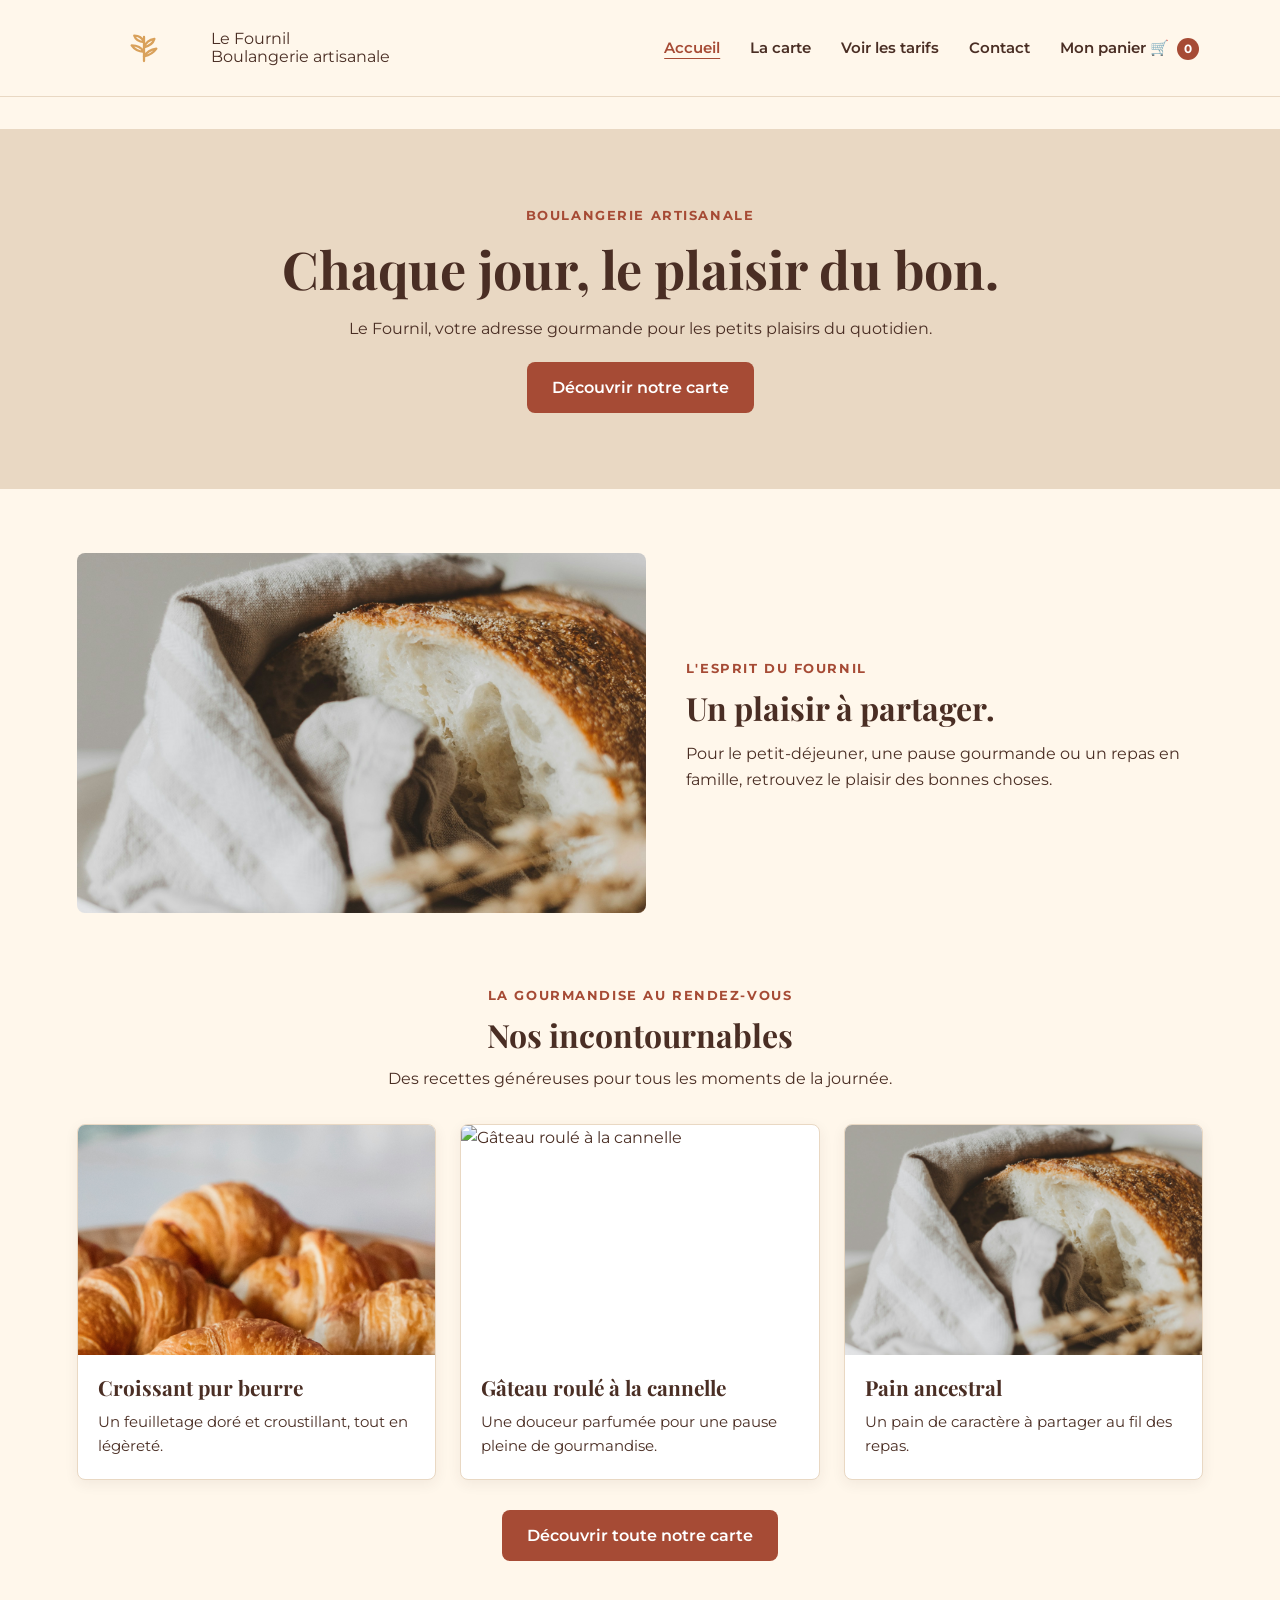
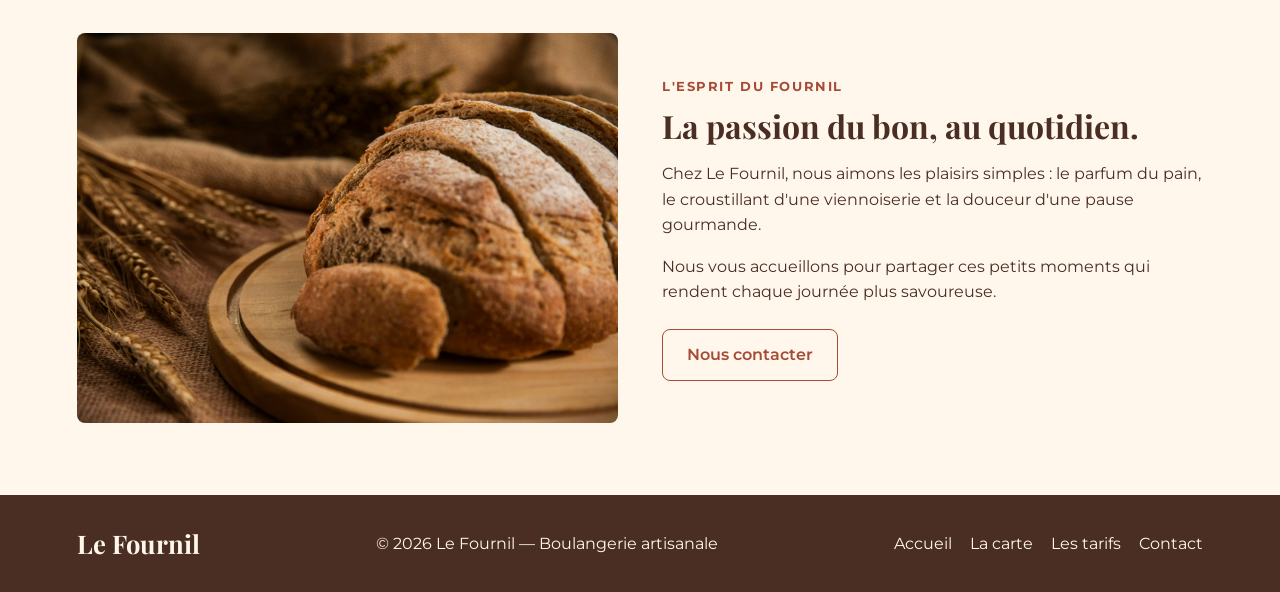
==== commit cd5960e0: "modif" ====
--- a/index.html/index.html
+++ b/index.html/index.html
@@ -1,25 +1,50 @@
 <!DOCTYPE html>
 <html lang="fr">
 <head>
-    <meta charset="UTF-8">
-    <meta name="viewport" content="width=device-width, initial-scale=1.0">
+    <meta charset="UTF-8"> <!--ENCODAGE DES CARACTÈRES-->
+    <meta name="viewport" content="width=device-width, initial-scale=1.0"> <!--AFFICHAGE RESPONSIVE-->
+
     <title>Le Fournil - Boulangerie artisanale</title>
 
+    <!--LIAISON AVEC LE FICHIER CSS-->
     <link rel="stylesheet" href="./assets/CSS/style.css">
-</head>
-<body>
+
+
+
+
+
+</head> <!--MÉTADONNÉES DU DOCUMENT-->
+<body> <!--CORPS DU DOCUMENT--> 
 
     <!--En-tête et bannière--> 
     <header class="entete">
         
 
-<a class="logo" href="index.html">
+<a class="logo" href="index.html"> <!--LOGO DU FOURNIL--> <!--Le logo est cliquable et renvoie vers l'accueil.
+                                                          La classe logo permet de mettre en forme l'ensemble du logo en CSS.-->
+    </a>
+
+    <!-- MOTIF SVG DU LOGO 
+    svg signifie Scalable Vector Graphics.
+    Il permet de dessiner des formes avec du code plutôt que d'utiliser une image matricielle.
+                viewBox définit le repère de dessin.
+                xmlns identifie le format SVG.
+                aria-hidden="true" masque ce motif décoratif aux technologies d'assistance, car le nom du logo est déjà fourni par le texte associé.
+                currentColor permet au motif d'utiliser la couleur de texte définie en CSS.-->
     <svg
         class="logo-motif"
         viewBox="0 0 120 48"
         xmlns="http://www.w3.org/2000/svg"
         aria-hidden="true"
     >
+
+
+     <!--Le groupe <g> rassemble plusieurs tracés.
+                fill="none" supprime le remplissage.
+                stroke="currentColor" définit la couleur du contour.
+                stroke-width règle l'épaisseur du trait.
+                Les propriétés linecap et linejoin arrondissent les extrémités et les angles.-->
+    <!-- path représente la tige centrale et l'épi stylisé -->
         <g
             fill="none"
             stroke="currentColor"
@@ -35,6 +60,12 @@
         </g>
     </svg>
 
+
+
+
+      <!--IDENTITÉ TEXTUELLE DU LOGO
+        Les balises <span> regroupent des portions de texte sans créer de nouveau bloc.
+        Elles permettent de styliser séparément le nom et la signature en CSS. -->
     <span class="logo-texte">
         <span class="logo-nom">Le Fournil</span>
         <span class="logo-signature">Boulangerie artisanale</span>
@@ -42,52 +73,92 @@
 </a>
 
 
+    <!--NAVIGATION PRINCIPALE
+        <nav> identifie une zone de navigation.
+        aria-label donne un nom à cette navigation pour les technologies d'assistance. -->
 
         <nav aria-label="Navigation principale">
         <ul>
             <li><a href="index.html" aria-current="page">Accueil</a></li>
             <li><a href="carte.html">La carte</a></li>
             <li><a href="carte.html#tarifs">Voir les tarifs</a></li>
+    <!-- LIEN D'ANCRE
+    Le symbole # indique une cible identifiée par son attribut id dans la page de destination.
+    Ici, le navigateur ouvre carte.html et cherche l'élément dont l'identifiant est "tarifs".
+    La section correspondante doit donc posséder id="tarifs" dans carte.html. -->
             <li><a href="contact.html">Contact</a></li>
 
             <li><a href="panier.html">Mon panier 🛒
                 <span class="compteur-panier" data-compteur-panier>0</span>
+    <!--ACCÈS AU PANIER
+    data-compteur-panier est un attribut HTML personnalisé commençant par data-.
+    JavaScript peut rechercher cet attribut pour afficher le nombre d'articles dans le panier.
+    La valeur initiale affichée est ici 0.-->
             </a></li>
         </ul>
-    </nav>
-
-    </header>
+        </nav>
+</header>
 
     
+
+<!--CONTENU PRINCIPAL DE LA PAGE-->
      
 <main>
 
-    <!-- BANNIÈRE D'ACCUEIL -->
+    <!-- BANNIÈRE D'ACCUEIL 
+     La classe hero permet de styliser cette zone principale, souvent appelée "hero section".
+    id="accueil" donne un identifiant unique à la section.
+    Un lien peut cibler cet identifiant avec #accueil.-->
     <section class="hero" id="accueil">
-        <p class="surtitre">Boulangerie artisanale</p>
-
+
+        <p class="surtitre">Boulangerie artisanale</p> <!-- Surtitre : texte introductif de la section -->
+
+
+    <!--TITRE PRINCIPAL H1
+    Le titre <h1> exprime le sujet principal de la page. 
+    Les titres structurent le contenu et facilitent sa compréhension.-->
         <h1>Chaque jour, le plaisir du bon.</h1>
 
+
+     <!-- Texte de présentation de la boulangerie -->
         <p>
             Le Fournil, votre adresse gourmande
             pour les petits plaisirs du quotidien.
         </p>
 
+
+
+    <!--BOUTON D'ACCÈS AU CATALOGUE
+    Il s'agit d'un lien HTML et non d'un bouton JavaScript : son rôle est de changer de page.
+    Les classes btn et btn-principal permettent de lui appliquer le style défini dans style.css. -->
         <a class="btn btn-principal" href="carte.html">
             Découvrir notre carte
         </a>
+
+
+    <!--PHOTO ET TEXTE DE PRÉSENTATION-->
     </section>
 
-    <!-- PHOTO ET TEXTE -->
+    <!-- Cette section associe une photographie à un texte de présentation de l'identité de la boulangerie.-->
     <section class="photo-vitrine">
+
+     <!--IMAGE DE VITRINE
+    src indique le chemin vers le fichier image.
+    alt fournit une description textuelle utile si l'image ne peut pas être affichée et pour les utilisateurs de lecteurs d'écran.
+    Le chemin est relatif à index.html.
+    Le nom et les majuscules/minuscules doivent correspondre au fichier réellement présent.-->
         <img
             src="./assets/images/ellie-ellien-lJxYfjJRVto-unsplash.jpg"
             alt="Pain artisanal à la croûte dorée"
         >
 
+    <!-- Conteneur permettant de mettre en forme le texte -->    
         <div class="photo-texte">
             <p class="surtitre">L'esprit du Fournil</p>
 
+
+
+    <!-- Sous-partie du contenu -->        
             <h2>Un plaisir à partager.</h2>
 
             <p>
@@ -99,10 +170,18 @@
     </section>
 
 
+
+
+
+    
+
 <!-- Section : Nos incontournables -->
+<!--Les classes incontournables, grille-produits et produit-accueil seront utilisées par le CSS pour organiser et présenter les cartes produits.-->
 
 <section class="incontournables">
 
+
+ <!-- Introduction de la section -->
     <div class="incontournables-intro">
         <p class="surtitre">La gourmandise au rendez-vous</p>
         <h2>Nos incontournables</h2>
@@ -112,15 +191,25 @@
         </p>
     </div>
 
+
+
+<!--GRILLE DES PRODUITS
+Le conteneur grille-produits regroupe les cartes.
+Le CSS peut utiliser Grid ou Flexbox pour organiser ces cartes et adapter leur disposition à l'écran. -->
     <div class="grille-produits">
 
+
+
+<!--CARTE PRODUIT 1
+    <article> représente un contenu autonome,ici une fiche consacrée à un produit.
+    La classe produit-accueil permet d'appliquer un style commun à chaque carte.-->       
         <article class="produit-accueil">
             <img
                 class="photo-croissant"
                 src="./assets/images/aurela-redenica-y4__jFIV1F8-unsplash(1).jpg"
                 alt="Croissants pur beurre dorés"
             >
-            <div class="produit-contenu">
+            <div class="produit-contenu">  <!-- Regroupe le titre et la description -->
                 <h3>Croissant pur beurre</h3>
                 <p>
                     Un feuilletage doré et croustillant,
@@ -129,6 +218,7 @@
             </div>
         </article>
 
+<!-- CARTE PRODUIT 2 -->
         <article class="produit-accueil">
             <img
                 class="photo-roule"
@@ -144,6 +234,7 @@
             </div>
         </article>
 
+<!-- CARTE PRODUIT 3 -->
         <article class="produit-accueil">
             <img
                 class="photo-pain"
@@ -161,6 +252,12 @@
 
     </div>
 
+
+
+
+<!--LIEN VERS LE CATALOGUE COMPLET
+    Cette zone contient un lien permettant de découvrir tous les produits sur carte.html.
+    Les deux classes btn servent à la mise en forme.-->
     <div class="incontournables-action">
         <a href="carte.html" class="btn btn-principal">
             Découvrir toute notre carte
@@ -169,18 +266,22 @@
 
 </section>
 
+
+
+
 <!-- Section : Notre savoir-faire -->
-
+<!--Cette section présente les valeurs de la boulangerie.
+    Elle associe une image à un texte et à un lien vers la page de contact.-->
 <section class="savoir-faire">
 
-    <div class="savoir-faire-photo">
+    <div class="savoir-faire-photo"> <!-- Conteneur de la photographie -->
         <img
             src="./assets/images/charles-chen-0keGhiSw9kY-unsplash.jpg"
             alt="Pain artisanal préparé avec soin"
         >
     </div>
 
-    <div class="savoir-faire-texte">
+    <div class="savoir-faire-texte"> <!-- Conteneur du texte de présentation -->
         <p class="surtitre">L'esprit du Fournil</p>
 
         <h2>La passion du bon, au quotidien.</h2>
@@ -196,6 +297,9 @@
             moments qui rendent chaque journée plus savoureuse.
         </p>
 
+
+<!--LIEN VERS LE FORMULAIRE DE CONTACT
+    Le visiteur peut accéder à contact.html pour consulter les informations de contact et utiliser le formulaire qui y est proposé.-->
         <a href="contact.html" class="btn btn-secondaire">
             Nous contacter
         </a>
@@ -207,23 +311,35 @@
 
 
 
+
+
+
 <!-- Pied de page commun -->
 <footer class="pied-page">
 
-    <p class="signature-footer">
+    <p class="signature-footer">  <!-- Signature textuelle de la boulangerie -->
         Le Fournil
     </p>
 
+
+
+<!--MENTION DE COPYRIGHT
+    Le symbole © indique une mention de droit d'auteur.
+    L'année affichée ici est une information écrite manuellement dans le HTML.-->
     <p>
         © 2026 Le Fournil — Boulangerie artisanale
     </p>
 
+
+<!--NAVIGATION SECONDAIRE
+    Cette navigation reprend les principaux liens pour permettre au visiteur de se déplacer facilement depuis le bas de la page.
+    L'attribut aria-label distingue cette navigation de celle située dans l'en-tête.-->
     <nav aria-label="Navigation de pied de page">
         <ul>
             <li><a href="index.html">Accueil</a></li>
             <li><a href="carte.html">La carte</a></li>
             <li>
-                <a href="carte.html#tarifs">Les tarifs</a>
+                <a href="carte.html#tarifs">Les tarifs</a>  <!-- Renvoie directement à la zone des tarifs -->
             </li>
             <li><a href="contact.html">Contact</a></li>
         </ul>
--- a/index.html/assets/CSS/style.css
+++ b/index.html/assets/CSS/style.css
@@ -1,27 +1,10 @@
 @import url('https://fonts.googleapis.com/css2?family=Montserrat:wght@400;500;600;700&family=Playfair+Display:wght@400;500;600;700&display=swap');
 
-/* =========================================================
-   LE FOURNIL — FEUILLE DE STYLE PRINCIPALE
-   Styles communs et styles spécifiques aux pages :
-   index.html, carte.html, contact.html et panier.html
-
-   Organisation :
-   1. Variables et réglages généraux
-   2. Éléments HTML communs
-   3. Boutons
-   4. En-tête, logo et navigation
-   5. Page d'accueil
-   6. Page carte
-   7. Page contact
-   8. Page panier et commande
-   9. Pied de page
-   10. Adaptation tablette et mobile
-   ========================================================= */
-
-
-/* =========================================================
+
+
+/* ===================================
    1. VARIABLES ET RÉGLAGES GÉNÉRAUX
-   ========================================================= */
+   =================================== */
 
 :root {
     --terracotta: #A64B35;
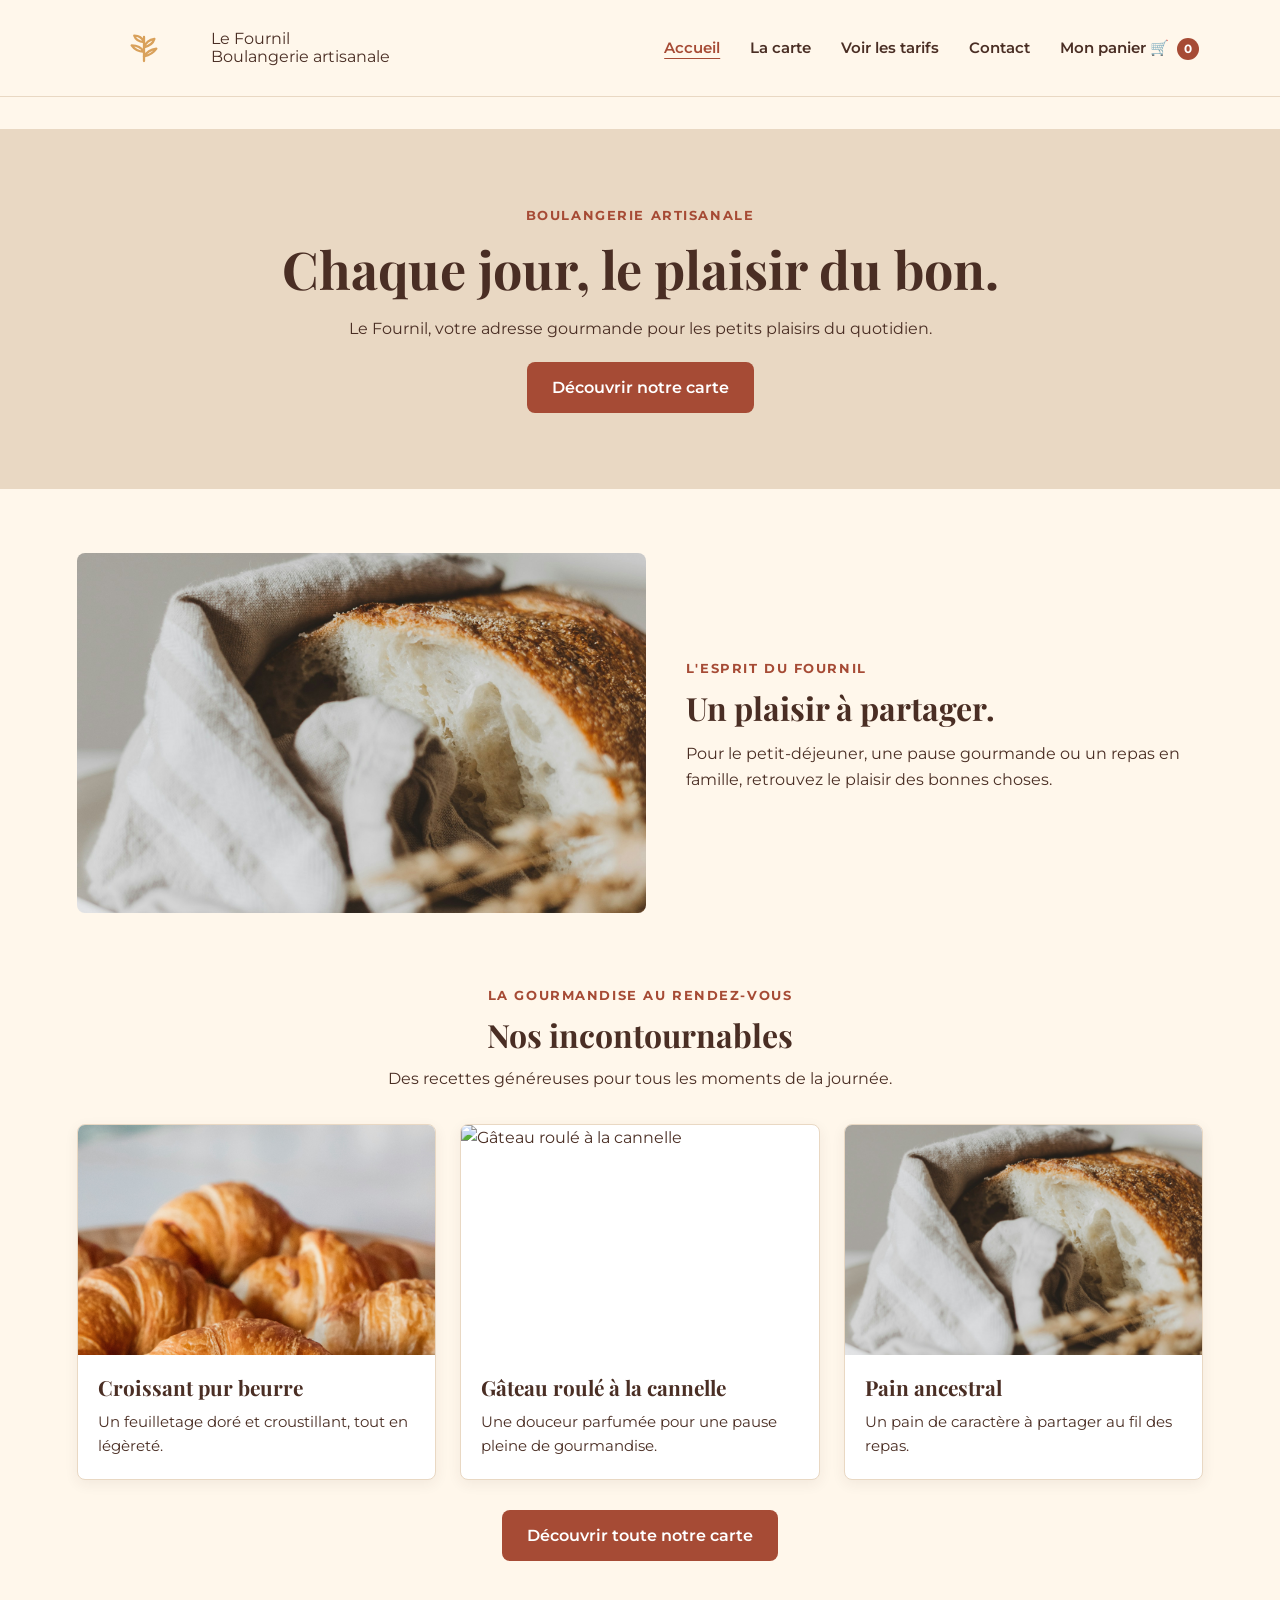
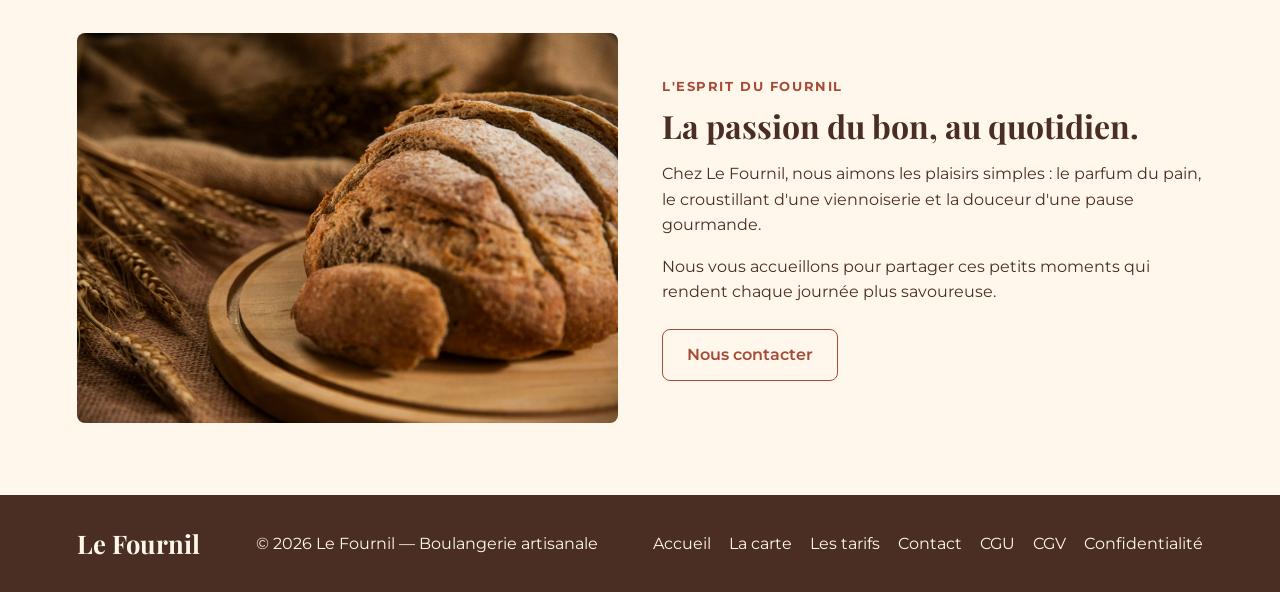
==== commit 68bcb38a: "Ajout CGV, CGU et politique de confidentialité" ====
--- a/index.html/index.html
+++ b/index.html/index.html
@@ -63,6 +63,8 @@
 
 
 
+
+
       <!--IDENTITÉ TEXTUELLE DU LOGO
         Les balises <span> regroupent des portions de texte sans créer de nouveau bloc.
         Elles permettent de styliser séparément le nom et la signature en CSS. -->
@@ -334,16 +336,19 @@
 <!--NAVIGATION SECONDAIRE
     Cette navigation reprend les principaux liens pour permettre au visiteur de se déplacer facilement depuis le bas de la page.
     L'attribut aria-label distingue cette navigation de celle située dans l'en-tête.-->
+    
     <nav aria-label="Navigation de pied de page">
-        <ul>
-            <li><a href="index.html">Accueil</a></li>
-            <li><a href="carte.html">La carte</a></li>
-            <li>
-                <a href="carte.html#tarifs">Les tarifs</a>  <!-- Renvoie directement à la zone des tarifs -->
-            </li>
-            <li><a href="contact.html">Contact</a></li>
-        </ul>
+     <ul>
+        <li><a href="index.html">Accueil</a></li>
+        <li><a href="carte.html">La carte</a></li>
+        <li><a href="carte.html#tarifs">Les tarifs</a></li>
+        <li><a href="contact.html">Contact</a></li>
+        <li><a href="cgu.html">CGU</a></li>
+        <li><a href="cgv.html">CGV</a></li>
+        <li><a href="confidentialite.html">Confidentialité</a></li>
+     </ul>
     </nav>
+
 
 </footer>
 
--- a/index.html/assets/CSS/style.css
+++ b/index.html/assets/CSS/style.css
@@ -1,3 +1,12 @@
+/* ============================================================
+   IMPORTATION DES POLICES GOOGLE FONTS
+   ============================================================ */
+
+/*
+   @import permet de charger des polices depuis Google Fonts.
+   Montserrat est utilisée pour les textes courants.
+   Playfair Display est utilisée pour les titres.
+*/
 @import url('https://fonts.googleapis.com/css2?family=Montserrat:wght@400;500;600;700&family=Playfair+Display:wght@400;500;600;700&display=swap');
 
 
@@ -6,32 +15,60 @@
    1. VARIABLES ET RÉGLAGES GÉNÉRAUX
    =================================== */
 
+   /*
+   :root représente l'élément racine du document HTML.
+   On y déclare des variables CSS globales, réutilisables dans toute la feuille de style avec var(--nom-variable).
+
+   L'intérêt est de pouvoir modifier facilement les couleurs, les polices ou les espacements sur l'ensemble du site.
+*/
 :root {
+    /* Couleurs de la charte graphique du Fournil */
     --terracotta: #A64B35;
     --brun: #4A2E24;
     --ivoire: #FFF7EB;
     --miel: #D9A15B;
     --beige: #E9D8C3;
 
+    /* Polices de caractères */
     --police-titres: "Playfair Display", Georgia, serif;
     --police-texte: "Montserrat", Arial, sans-serif;
 
+    /* Réglages communs */
     --arrondi: 8px;
     --espace: 24px;
 
+     /* Ombres appliquées aux cartes */
     --ombre-carte: 0 4px 14px rgb(74 46 36 / 7%);
     --ombre-carte-survol: 0 8px 20px rgb(74 46 36 / 12%);
+
+     /* Durée et type d'animation */
     --transition-douce: 0.2s ease;
 }
 
+
+/*
+   Le sélecteur universel * cible tous les éléments HTML.
+   box-sizing: border-box permet d'inclure les bordures et les espacements internes dans la largeur et la hauteur.
+   Cela facilite le calcul des dimensions des éléments.
+*/
 * {
     box-sizing: border-box;
 }
 
+
+/*
+   html cible la racine du document.
+   scroll-behavior: smooth active un défilement fluide lorsqu'on clique sur un lien interne, par exemple #tarifs.
+*/
 html {
     scroll-behavior: smooth;
 }
 
+
+/*
+   body correspond au contenu visible de la page.
+   Ces propriétés définissent l'apparence générale du site.
+*/
 body {
     margin: 0;
     background: var(--ivoire);
@@ -46,6 +83,11 @@
    2. ÉLÉMENTS HTML COMMUNS
    ========================================================= */
 
+
+/*
+   Plusieurs sélecteurs peuvent être regroupés avec une virgule.
+   Ici, les règles communes s'appliquent aux titres h1, h2 et h3.
+*/
 h1,
 h2,
 h3 {
@@ -55,6 +97,11 @@
     line-height: 1.2;
 }
 
+
+/*
+   clamp() permet de définir une taille responsive : une taille minimale, une taille évolutive et une taille maximale.
+   Le titre s'adapte ainsi à la largeur de l'écran.
+*/
 h1 {
     font-size: clamp(2.2rem, 5vw, 3.25rem);
 }
@@ -67,20 +114,35 @@
     font-size: 1.3rem;
 }
 
+
+/* Supprime la marge supérieure par défaut des paragraphes. */
 p {
     margin-top: 0;
 }
 
+
+/* Définit la couleur générale des liens hypertextes. */
 a {
     color: var(--terracotta);
 }
 
+
+/*
+   img cible toutes les images du site.
+   max-width: 100% évite qu'une image dépasse de son conteneur.
+   height: auto conserve les proportions originales.
+*/
 img {
     display: block;
     max-width: 100%;
     height: auto;
 }
 
+
+/*
+   .surtitre est une classe personnalisée utilisée pour les petits textes introductifs au-dessus des titres.
+   text-transform transforme les lettres en majuscules.
+*/
 .surtitre {
     margin-bottom: 10px;
     color: var(--terracotta);
@@ -95,6 +157,11 @@
    3. BOUTONS COMMUNS
    ========================================================= */
 
+
+/*
+   .btn est une classe commune aux boutons du site.
+   Elle définit leur forme, leur espacement et leur comportement.
+*/
 .btn {
     display: inline-block;
     padding: 12px 24px;
@@ -106,7 +173,12 @@
     text-align: center;
     text-decoration: none;
 
-    cursor: pointer;
+    cursor: pointer; /* Affiche une main au survol */
+    
+    
+    /*
+       transition permet d'animer progressivement les changements de couleur, de bordure et de position.
+    */
     transition:
         background-color var(--transition-douce),
         color var(--transition-douce),
@@ -114,23 +186,34 @@
         transform var(--transition-douce);
 }
 
+
+/* Bouton principal : fond terracotta et texte blanc. */
 .btn-principal {
     background: var(--terracotta);
     color: #fff;
 }
 
+
+/*
+   :hover correspond au survol avec la souris.
+   :focus-visible correspond à la mise au focus, notamment lors d'une navigation au clavier.
+*/
 .btn-principal:hover,
 .btn-principal:focus-visible {
     background: var(--brun);
     color: #fff;
 }
 
+
+/* Bouton secondaire : fond transparent et contour terracotta. */
 .btn-secondaire {
     border-color: var(--terracotta);
     background: transparent;
     color: var(--terracotta);
 }
 
+
+/* Apparence du bouton secondaire lorsqu'il est survolé ou sélectionné. */
 .btn-secondaire:hover,
 .btn-secondaire:focus-visible {
     background: var(--beige);
@@ -141,9 +224,14 @@
    4. EN-TÊTE, LOGO ET NAVIGATION
    ========================================================= */
 
+
+/*
+   .entete correspond à l'en-tête du site.
+   display: flex active Flexbox, un système de mise en page permettant d'aligner les éléments horizontalement ou verticalement.
+*/
 .entete {
     display: flex;
-    flex-wrap: wrap;
+    flex-wrap: wrap; /* Autorise le retour à la ligne */
     align-items: center;
     justify-content: space-between;
     gap: 20px 28px;
@@ -155,6 +243,8 @@
     background: var(--ivoire);
 }
 
+
+/* Conteneur du logo et de son texte. */
 .logo {
     display: inline-flex;
     flex: 0 0 auto;
@@ -165,6 +255,9 @@
     text-decoration: none;
 }
 
+
+
+/* Dimensions et couleur du motif graphique du logo. */
 .logo-motif {
     flex: 0 0 auto;
     width: 78px;
@@ -172,30 +265,44 @@
     color: var(--miel);
 }
 
+
+/*
+   Le texte du logo est organisé en colonne : le nom de la boulangerie apparaît au-dessus de la signature.
+*/
 .logo-texte {
     display: flex;
     flex-direction: column;
     line-height: 1.15;
 }
 
+
+/* Mise en forme du nom de la boulangerie. */
 .logo .logo-nom {
     font-family: var(--police-titres);
     font-size: 1.8rem;
     font-weight: 700;
 }
 
+
+/* Mise en forme de la signature sous le nom du logo. */
 .logo .logo-signature {
     margin-top: 4px;
     font-size: 0.76rem;
     letter-spacing: 0.04em;
 }
 
+
+/*
+   Sélecteur descendant : cible la balise nav située à l'intérieur de .entete.
+*/
 .entete nav {
     display: block;
     flex: 1 1 400px;
     min-width: 0;
 }
 
+
+/* Mise en page de la liste des liens de navigation. */
 .entete nav ul {
     display: flex;
     flex-wrap: wrap;
@@ -205,13 +312,17 @@
 
     margin: 0;
     padding: 0;
-    list-style: none;
-}
-
+    list-style: none; /* Supprime les puces de la liste */
+}
+
+
+/* Chaque élément de la liste de navigation. */
 .entete nav li {
     display: block;
 }
 
+
+/* Apparence des liens du menu principal. */
 .entete nav a {
     display: inline-block;
     padding: 8px 4px;
@@ -222,12 +333,20 @@
     text-decoration: none;
 }
 
+
+/*
+   Les liens changent de couleur au survol, au focus clavier ou lorsqu'ils correspondent à la page actuelle.
+   aria-current="page" est un attribut HTML d'accessibilité
+   qui indique la page actuellement consultée.
+*/
 .entete nav a:hover,
 .entete nav a:focus-visible,
 .entete nav a[aria-current="page"] {
     color: var(--terracotta);
 }
 
+
+/* Souligne le lien correspondant à la page active. */
 .entete nav a[aria-current="page"] {
     text-decoration: underline;
     text-underline-offset: 5px;
@@ -258,7 +377,7 @@
    5. PAGE D'ACCUEIL — index.html
    ========================================================= */
 
-/* Bannière d'accueil */
+/* Bannière principale de la page d'accueil */
 .hero {
     display: flex;
     flex-direction: column;
@@ -276,16 +395,22 @@
     text-align: center;
 }
 
+
+/* Limite la largeur du titre dans la bannière. */
 .hero h1 {
     max-width: 780px;
     margin-bottom: 4px;
 }
 
+
+/* Limite la largeur du texte de présentation. */
 .hero p:not(.surtitre) {
     max-width: 650px;
     margin-bottom: 8px;
 }
 
+
+/* Ajuste l'espacement du surtitre dans la bannière. */
 .hero .surtitre {
     margin-bottom: 0;
 }
@@ -293,6 +418,13 @@
 /* Bloc photo et texte de présentation */
 .photo-vitrine {
     display: grid;
+
+    /*
+       CSS Grid permet de créer une grille en colonnes.
+       Ici, la première colonne est légèrement plus large
+       que la seconde.
+       minmax(0, ...) évite les débordements de contenu.
+    */
     grid-template-columns: minmax(0, 1.1fr) minmax(0, 1fr);
     align-items: center;
     gap: 40px;
@@ -302,42 +434,62 @@
     margin: 64px auto;
 }
 
+
+/* Image du bloc de présentation. */
 .photo-vitrine img {
     width: 100%;
     height: 360px;
     border-radius: var(--arrondi);
-    object-fit: cover;
-}
-
+    object-fit: cover; 
+    /*
+    object-fit: cover remplit le cadre sans déformer l'image. Une partie de l'image peut être recadrée.
+    */
+}
+
+
+/* Espacement sous le titre du bloc de présentation. */
 .photo-texte h2 {
     margin-bottom: 14px;
 }
 
+
+/* Limite la largeur du texte pour faciliter la lecture. */
 .photo-texte p:not(.surtitre) {
     max-width: 560px;
 }
 
-/* Produits mis en avant sur la page d'accueil */
+/* Section des produits mis en avant sur la page d'accueil */
 .incontournables {
     width: 88%;
     max-width: 1200px;
     margin: 72px auto;
 }
 
+
+/* Zone d'introduction de la section des produits. */
 .incontournables-intro {
     max-width: 680px;
     margin: 0 auto 32px;
     text-align: center;
 }
 
+
+/* Espacement sous le titre de la section. */
 .incontournables-intro h2 {
     margin-bottom: 12px;
 }
 
+
+/* Supprime la marge du dernier paragraphe de l'introduction. */
 .incontournables-intro > p:last-child {
     margin-bottom: 0;
 }
 
+
+/*
+   Grille de trois colonnes pour présenter les produits.
+   repeat(3, ...) crée trois colonnes de largeur égale.
+*/
 .grille-produits {
     display: grid;
     grid-template-columns: repeat(3, minmax(0, 1fr));
@@ -345,6 +497,8 @@
     width: 100%;
 }
 
+
+/* Carte individuelle d'un produit sur la page d'accueil. */
 .produit-accueil {
     min-width: 0;
     overflow: hidden;
@@ -359,36 +513,48 @@
         box-shadow var(--transition-douce);
 }
 
+
+/* Effet visuel au survol d'une carte produit. */
 .produit-accueil:hover {
     transform: translateY(-4px);
     box-shadow: var(--ombre-carte-survol);
 }
 
+
+/* Image de chaque produit mis en avant. */
 .produit-accueil img {
     width: 100%;
     height: 230px;
     object-fit: cover;
 }
 
+
+/* Espacement intérieur du contenu de la carte. */
 .produit-accueil .produit-contenu {
     padding: 20px;
 }
 
+
+/* Espacement sous le titre du produit. */
 .produit-contenu h3 {
     margin-bottom: 10px;
 }
 
+
+/* Mise en forme du texte descriptif du produit. */
 .produit-contenu p {
     margin-bottom: 0;
     font-size: 0.95rem;
 }
 
+
+/* Positionnement du bouton sous la grille des produits. */
 .incontournables-action {
     margin-top: 30px;
     text-align: center;
 }
 
-/* Bloc savoir-faire */
+/* Bloc consacré au savoir-faire de la boulangerie. */
 .savoir-faire {
     display: grid;
     grid-template-columns: minmax(0, 1fr) minmax(0, 1fr);
@@ -400,6 +566,8 @@
     margin: 72px auto;
 }
 
+
+/* Photographie du bloc savoir-faire. */
 .savoir-faire-photo img {
     width: 100%;
     height: 390px;
@@ -407,14 +575,20 @@
     object-fit: cover;
 }
 
+
+/* Espacement sous le titre du bloc savoir-faire. */
 .savoir-faire-texte h2 {
     margin-bottom: 16px;
 }
 
+
+/* Limite la largeur du paragraphe descriptif. */
 .savoir-faire-texte p:not(.surtitre) {
     max-width: 620px;
 }
 
+
+/* Ajoute un espace au-dessus du bouton. */
 .savoir-faire-texte .btn {
     margin-top: 8px;
 }
@@ -431,7 +605,10 @@
     margin: 44px auto 32px;
 }
 
-/* Produits phares : cartes et boutons alignés */
+/*
+   Grille des produits phares.
+   Les cartes sont étirées sur la même hauteur grâce à align-items: stretch.
+*/
 .produits-phares {
     display: grid;
     grid-template-columns: repeat(3, minmax(0, 1fr));
@@ -443,6 +620,12 @@
     margin: 0 auto 64px;
 }
 
+
+/*
+   Chaque article représente une carte produit.
+   Flexbox organise les éléments verticalement.
+   height: 100% permet à la carte d'occuper toute la hauteur disponible.
+*/
 .produits-phares article {
     display: flex;
     flex-direction: column;
@@ -461,11 +644,15 @@
         box-shadow var(--transition-douce);
 }
 
+
+/* Effet de soulèvement au survol des cartes. */
 .produits-phares article:hover {
     transform: translateY(-4px);
     box-shadow: var(--ombre-carte-survol);
 }
 
+
+/* Titre de chaque carte produit. */
 .produits-phares article h2 {
     display: flex;
     align-items: center;
@@ -478,6 +665,8 @@
     text-align: center;
 }
 
+
+/* Image de chaque produit phare. */
 .produits-phares article img {
     display: block;
     flex-shrink: 0;
@@ -491,11 +680,15 @@
     object-position: center;
 }
 
+
+/* Taille et hauteur de ligne des descriptions. */
 .produits-phares article p {
     font-size: 0.95rem;
     line-height: 1.6;
 }
 
+
+/* Supprime la marge du dernier paragraphe de chaque carte. */
 .produits-phares article p:last-of-type {
     margin-bottom: 0;
 }
@@ -518,17 +711,24 @@
     margin: 64px auto;
 }
 
+
+/* Centre le titre de la section des pains. */
 .section-pains > h2 {
     margin-bottom: 28px;
     text-align: center;
 }
 
+
+/* Grille de présentation des pains. */
 .grille-pains {
     display: grid;
     grid-template-columns: repeat(3, minmax(0, 1fr));
     gap: 24px;
 }
 
+
+
+/* Carte individuelle d'un pain. */
 .carte-pain {
     overflow: hidden;
 
@@ -542,17 +742,23 @@
         box-shadow var(--transition-douce);
 }
 
+
+/* Effet de survol des cartes de pains. */
 .carte-pain:hover {
     transform: translateY(-4px);
     box-shadow: var(--ombre-carte-survol);
 }
 
+
+/* Image du pain. */
 .carte-pain img {
     width: 100%;
     height: 230px;
     object-fit: cover;
 }
 
+
+/* Titre du pain, centré dans sa carte. */
 .carte-pain h3 {
     margin: 0;
     padding: 18px;
@@ -564,23 +770,34 @@
     width: 88%;
     max-width: 1000px;
     margin: 64px auto 80px;
+
+    /*
+       scroll-margin-top ajoute une marge lors de l'arrivée
+       sur cette section par un lien d'ancre comme #tarifs.
+    */
     scroll-margin-top: 24px;
 }
 
+
+/* Centre le titre du tableau des tarifs. */
 .section-tarifs > h2 {
     margin-bottom: 20px;
     text-align: center;
 }
 
+
+/* Mise en forme générale du tableau HTML. */
 .section-tarifs table {
     width: 100%;
     margin: 24px 0;
-    border-collapse: collapse;
+    border-collapse: collapse; /* Fusionne les bordures des cellules */
 
     background: var(--ivoire);
     color: var(--brun);
 }
 
+
+/* Légende du tableau, définie avec la balise caption. */
 .section-tarifs caption {
     padding: 12px;
     color: var(--brun);
@@ -588,6 +805,8 @@
     text-align: left;
 }
 
+
+/* Cellules d'en-tête (th) et cellules de données (td). */
 .section-tarifs th,
 .section-tarifs td {
     padding: 12px;
@@ -595,15 +814,23 @@
     text-align: left;
 }
 
+
+/* En-têtes du tableau avec un fond terracotta. */
 .section-tarifs th {
     background: var(--terracotta);
     color: #fff;
 }
 
+
+/*
+   nth-child(even) cible une ligne sur deux, ici les lignes paires du corps du tableau.
+*/
 .section-tarifs tbody tr:nth-child(even) {
     background: var(--beige);
 }
 
+
+/* Change la couleur d'une ligne lorsque la souris la survole. */
 .section-tarifs tbody tr:hover {
     background: #f2e3d1;
 }
@@ -613,11 +840,13 @@
    7. PAGE CONTACT — contact.html
    ========================================================= */
 
+
+/* Conteneur principal de la page contact. */
 .page-contact {
     padding: 0 6% 64px;
 }
 
-/* Introduction de la page */
+/* Introduction de la page, organisée verticalement et centrée.*/
 .page-contact .contact-intro-vertical {
     display: flex;
     flex-direction: column;
@@ -630,20 +859,26 @@
     text-align: center;
 }
 
+
+/* Espacement sous le surtitre de l'introduction. */
 .page-contact .contact-intro-vertical .surtitre {
     margin-bottom: 12px;
 }
 
+
+/* Largeur maximale du texte introductif. */
 .page-contact .contact-intro-vertical .texte-intro-contact {
     max-width: 650px;
     margin-bottom: 18px;
 }
 
+
+/* Supprime les marges du titre principal de l'introduction. */
 .page-contact .contact-intro-vertical h1 {
     margin: 0;
 }
 
-/* Cartes d'informations */
+/* Grille contenant les cartes d'informations pratiques. */ 
 .page-contact .contact-grid {
     display: grid;
     grid-template-columns: repeat(2, minmax(0, 1fr));
@@ -654,6 +889,8 @@
     margin: 0 auto 48px;
 }
 
+
+/* Présentation visuelle d'une carte d'information. */
 .page-contact .contact-card {
     min-width: 0;
     padding: 28px;
@@ -664,29 +901,39 @@
     box-shadow: var(--ombre-carte);
 }
 
+
+/* Titres des cartes d'informations. */
 .page-contact .contact-card h2 {
     margin-bottom: 20px;
     font-size: 1.5rem;
 }
 
+
+/* Espacement entre les paragraphes des cartes. */
 .page-contact .contact-card p {
     margin-bottom: 18px;
 }
 
+
+/* Supprime la marge du dernier paragraphe. */
 .page-contact .contact-card p:last-child {
     margin-bottom: 0;
 }
 
+
+/* Met en valeur les éléments importants avec strong. */
 .page-contact .contact-card strong {
     color: var(--terracotta);
 }
 
+
+/* Style spécifique de la note concernant les horaires. */
 .page-contact .contact-card .note-horaires {
     color: var(--brun);
     font-style: italic;
 }
 
-/* Formulaire de contact */
+/* Formulaire de contact : largeur limitée et centré. */
 .page-contact .formulaire-contact {
     width: 100%;
     max-width: 800px;
@@ -699,30 +946,48 @@
     box-shadow: var(--ombre-carte);
 }
 
+
+/* Espacement sous le titre du formulaire. */
 .page-contact .formulaire-contact h2 {
     margin-bottom: 10px;
 }
 
+
+/* Espacement sous le texte introductif du formulaire. */
 .page-contact .formulaire-contact > p {
     margin-bottom: 24px;
 }
 
+
+/*
+   Le formulaire utilise CSS Grid.
+   gap crée un espace régulier entre les champs.
+*/
 .page-contact .formulaire-contact form {
     display: grid;
     gap: 18px;
 }
 
+
+/* Chaque champ est organisé verticalement : label puis saisie. */
 .page-contact .formulaire-contact .champ {
     display: flex;
     flex-direction: column;
     gap: 7px;
 }
 
+
+/* Apparence des étiquettes des champs. */
 .page-contact .formulaire-contact label {
     color: var(--brun);
     font-weight: 600;
 }
 
+
+/*
+   Les sélecteurs input et textarea ciblent les zones de saisie et les zones de texte du formulaire.
+   font: inherit reprend la police définie sur le parent.
+*/
 .page-contact .formulaire-contact input,
 .page-contact .formulaire-contact textarea {
     width: 100%;
@@ -736,11 +1001,15 @@
     font: inherit;
 }
 
+
+/* Hauteur minimale de la zone de message. */
 .page-contact .formulaire-contact textarea {
     min-height: 140px;
-    resize: vertical;
-}
-
+    resize: vertical; /* Autorise le redimensionnement en hauteur */
+}
+
+
+/* Mise en évidence du champ actif lorsque l'utilisateur le sélectionne. */
 .page-contact .formulaire-contact input:focus,
 .page-contact .formulaire-contact textarea:focus {
     outline: 2px solid var(--terracotta);
@@ -748,6 +1017,8 @@
     border-color: var(--terracotta);
 }
 
+
+/* Aligne le bouton du formulaire au début de la ligne. */
 .page-contact .formulaire-contact button {
     justify-self: start;
 }
@@ -757,6 +1028,8 @@
    8. PAGE PANIER — panier.html
    ========================================================= */
 
+
+   /* Conteneur principal de la page panier. */
 .page-panier {
     width: 88%;
     max-width: 1000px;
@@ -770,6 +1043,9 @@
     box-shadow: 0 4px 16px rgb(74 46 36 / 10%);
 }
 
+
+
+/* Titres principaux de la page panier. */
 .page-panier > h1,
 .page-panier h1 {
     margin-bottom: 12px;
@@ -777,6 +1053,8 @@
     text-align: center;
 }
 
+
+/* Titres secondaires de la page panier. */
 .page-panier h2 {
     margin-top: 30px;
     color: var(--terracotta);
@@ -794,6 +1072,12 @@
     text-align: center;
 }
 
+
+/*
+   [hidden] est un sélecteur d'attribut.
+   Il cible les éléments HTML qui possèdent l'attribut hidden.
+   Cette règle garantit qu'ils ne sont pas affichés.
+*/
 #message-panier[hidden] {
     display: none;
 }
@@ -823,6 +1107,8 @@
     background: #fff;
 }
 
+
+/* Nom du produit dans la ligne du panier. */
 .ligne-panier h3 {
     flex: 1 1 200px;
     margin: 0;
@@ -831,12 +1117,16 @@
     font-size: 1.1rem;
 }
 
+
+/* Prix ou informations tarifaires dans la ligne du panier. */
 .ligne-panier p {
     margin: 0;
     color: var(--terracotta);
     font-weight: 700;
 }
 
+
+/* Mise en valeur des quantités et informations dans les span. */
 .ligne-panier span {
     color: var(--brun);
     font-weight: 700;
@@ -860,6 +1150,8 @@
         border-color var(--transition-douce);
 }
 
+
+/* Apparence des boutons du panier au survol. */
 .ligne-panier button:hover {
     border-color: var(--terracotta);
     background: var(--terracotta);
@@ -899,6 +1191,8 @@
         color var(--transition-douce);
 }
 
+
+/* Apparence du bouton vider le panier au survol. */
 .btn-vider-panier:hover {
     background: var(--terracotta);
     color: #fff;
@@ -909,12 +1203,14 @@
    9. FORMULAIRE DE COMMANDE ET CONFIRMATION
    ========================================================= */
 
-/* Formulaire de commande */
+/* Limite la largeur du formulaire de commande et le centre. */
 #formulaire-commande {
     max-width: 650px;
     margin: 30px auto 0;
 }
 
+
+/* Organisation verticale de chaque champ de commande. */
 .champ-commande {
     display: flex;
     flex-direction: column;
@@ -922,11 +1218,15 @@
     margin-bottom: 20px;
 }
 
+
+/* Étiquettes des champs du formulaire. */
 .champ-commande label {
     color: var(--brun);
     font-weight: 700;
 }
 
+
+/* Champs de saisie et listes déroulantes du formulaire. */
 .champ-commande input,
 .champ-commande select {
     width: 100%;
@@ -940,12 +1240,16 @@
     font: inherit;
 }
 
+
+/* Mise en évidence du champ sélectionné. */
 .champ-commande input:focus,
 .champ-commande select:focus {
     outline: 2px solid var(--miel);
     outline-offset: 2px;
 }
 
+
+/* Bloc de note ou d'information concernant la commande. */
 .note-commande {
     padding: 12px;
     border-radius: 8px;
@@ -954,7 +1258,9 @@
     font-size: 0.9rem;
 }
 
-/* Récapitulatif et confirmation */
+/*
+   Les deux sections ont une présentation commune : le récapitulatif de commande et la confirmation finale.
+*/
 #recapitulatif-commande,
 #confirmation-finale {
     margin-top: 30px;
@@ -965,11 +1271,15 @@
     background: #fff;
 }
 
+
+/* Titres des blocs de récapitulatif et de confirmation. */
 #recapitulatif-commande h2,
 #confirmation-finale h2 {
     color: var(--terracotta);
 }
 
+
+/* Zones contenant les coordonnées du client et les produits. */
 #details-client,
 #details-produits {
     padding: 12px 18px;
@@ -977,12 +1287,16 @@
     background: var(--ivoire);
 }
 
+
+/* Paragraphes des détails client et produits. */
 #details-client p,
 #details-produits p {
     margin: 10px 0;
     color: var(--brun);
 }
 
+
+/* Mise en valeur du total de la commande. */
 .total-commande {
     margin-top: 24px;
     padding: 16px;
@@ -995,18 +1309,24 @@
     font-weight: 700;
 }
 
+
+/* Espacement au-dessus des boutons du récapitulatif. */
 #recapitulatif-commande button {
     margin-top: 12px;
 }
 
-/* Respecte l'attribut hidden utilisé par le JavaScript */
+/*
+   Ces règles sont importantes pour le fonctionnement du JavaScript.
+   Lorsque le script ajoute l'attribut hidden à une section,
+   elle disparaît de l'affichage.
+*/
 #recapitulatif-commande[hidden],
 #confirmation-finale[hidden],
 #formulaire-commande[hidden] {
     display: none;
 }
 
-/* Détails de la confirmation de commande */
+/* Conteneur des informations affichées après confirmation. */
 .recap-confirmation {
     margin: 24px 0;
     padding: 20px;
@@ -1016,16 +1336,25 @@
     background: var(--ivoire);
 }
 
+
+/* Titres secondaires du récapitulatif final. */
 .recap-confirmation h3 {
     margin-top: 24px;
     color: var(--terracotta);
 }
 
+
+/* Paragraphes du récapitulatif final. */
 .recap-confirmation > p {
     margin: 12px 0;
     color: var(--brun);
 }
 
+
+/*
+   Les paragraphes contenant les produits sont organisés horizontalement avec Flexbox.
+   justify-content: space-between éloigne les deux éléments.
+*/
 #produits-confirmation p {
     display: flex;
     justify-content: space-between;
@@ -1036,11 +1365,15 @@
     color: var(--brun);
 }
 
+
+/* Mise en valeur du numéro de commande. */
 #numero-commande {
     color: var(--terracotta);
     font-weight: 700;
 }
 
+
+/* Présentation du total dans la confirmation finale. */
 .recap-confirmation .total-commande {
     display: block;
     min-height: 0;
@@ -1054,6 +1387,8 @@
     font-weight: 700;
 }
 
+
+/* Le montant lui-même reste affiché en blanc. */
 #total-confirmation {
     display: inline;
     color: #fff;
@@ -1064,6 +1399,11 @@
    10. PIED DE PAGE COMMUN
    ========================================================= */
 
+
+/*
+   .pied-page correspond au footer HTML.
+   Flexbox permet de répartir la signature et les liens sur une même ligne lorsque l'espace est suffisant.
+*/
 .pied-page {
     display: flex;
     flex-wrap: wrap;
@@ -1078,10 +1418,15 @@
     color: var(--ivoire);
 }
 
+
+
+/* Supprime les marges des paragraphes du pied de page. */
 .pied-page p {
     margin: 0;
 }
 
+
+/* Signature de la boulangerie dans le pied de page. */
 .pied-page .signature-footer {
     color: var(--ivoire);
     font-family: var(--police-titres);
@@ -1089,6 +1434,8 @@
     font-weight: 700;
 }
 
+
+/* Organisation horizontale des liens du pied de page. */
 .pied-page nav ul {
     display: flex;
     flex-wrap: wrap;
@@ -1099,11 +1446,15 @@
     list-style: none;
 }
 
+
+/* Couleur et décoration des liens du pied de page. */
 .pied-page a {
     color: var(--ivoire);
     text-decoration: none;
 }
 
+
+/* Changement de couleur et soulignement au survol ou au focus. */
 .pied-page a:hover,
 .pied-page a:focus-visible {
     color: var(--miel);
@@ -1116,32 +1467,53 @@
    11. RESPONSIVE — TABLETTES
    ========================================================= */
 
+
+/*
+   @media permet d'appliquer des règles CSS selon les caractéristiques de l'écran.
+
+   max-width: 900px signifie que les règles suivantes s'appliquent lorsque la largeur de l'écran est de 900 px ou moins, par exemple sur certaines tablettes.
+*/
 @media (max-width: 900px) {
+
+/*
+    Les grilles de trois colonnes passent à deux colonnes.
+    Cela évite que les cartes deviennent trop étroites.
+*/
     .grille-produits,
     .produits-phares,
     .grille-pains {
         grid-template-columns: repeat(2, minmax(0, 1fr));
     }
 
+
+/* Réduit les espaces entre les colonnes des blocs. */
     .photo-vitrine,
     .savoir-faire {
         gap: 28px;
     }
 
+
+/* Réduit la hauteur des images sur tablette. */
     .photo-vitrine img,
     .savoir-faire-photo img {
         height: 320px;
     }
 
+
+/* Réduit l'espace entre les liens de navigation. */
     .entete nav ul {
         gap: 8px 14px;
     }
 
+
+/* Centre les éléments du pied de page. */
     .pied-page {
         justify-content: center;
         text-align: center;
     }
 
+
+/* Centre également les liens du pied de page. */
     .pied-page nav ul {
         justify-content: center;
     }
@@ -1152,28 +1524,47 @@
    12. RESPONSIVE — MOBILES
    ========================================================= */
 
+
+/*
+   Ces règles s'appliquent aux écrans de 700 px ou moins.
+   On adapte la présentation pour faciliter la lecture
+   et la navigation sur smartphone.
+*/
 @media (max-width: 700px) {
+
+     /* L'en-tête passe en disposition verticale. */
     .entete {
         flex-direction: column;
         align-items: center;
         padding: 18px 5%;
     }
 
+
+    /* Le menu occupe toute la largeur disponible. */
     .entete nav {
         flex: 0 1 auto;
         width: 100%;
     }
 
+
+    /* Centre les liens du menu sur mobile. */
     .entete nav ul {
         justify-content: center;
         gap: 6px 14px;
     }
 
+
+    /* Réduit la taille et les espacements des liens. */
     .entete nav a {
         padding: 7px 3px;
         font-size: 0.9rem;
     }
 
+
+    /*
+       Les blocs photo et texte passent sur une seule colonne.
+       1fr signifie que la colonne occupe toute la largeur disponible.
+    */
     .photo-vitrine,
     .savoir-faire {
         grid-template-columns: 1fr;
@@ -1181,15 +1572,27 @@
         margin: 48px auto;
     }
 
+
+    /* Réduit la hauteur des images sur smartphone. */
     .photo-vitrine img,
     .savoir-faire-photo img {
         height: 280px;
     }
 
+
+     /*
+       order modifie l'ordre d'affichage d'un élément Flexbox.
+       Ici, le texte est placé en deuxième position.
+    */
     .photo-texte {
         order: 2;
     }
 
+
+     /*
+       Toutes ces grilles passent à une seule colonne.
+       Les cartes s'affichent donc les unes sous les autres.
+    */
     .grille-produits,
     .produits-phares,
     .grille-pains,
@@ -1197,6 +1600,8 @@
         grid-template-columns: 1fr;
     }
 
+
+    /* Réduit les marges verticales des différentes sections. */
     .incontournables,
     .section-pains,
     .section-tarifs {
@@ -1205,65 +1610,93 @@
         margin-bottom: 48px;
     }
 
+
+    /* Réduit l'espace sous les cartes produits. */
     .produits-phares {
         margin-bottom: 48px;
     }
 
+
+    /* La hauteur des cartes s'adapte automatiquement au contenu. */
     .produits-phares article {
         height: auto;
     }
 
+
+    /* Sur mobile, le bouton retrouve un espacement classique. */
     .produits-phares article .ajouter-panier {
         margin-top: 12px;
     }
 
+
+    /* Réduit les marges horizontales de la page contact. */
     .page-contact {
         padding-right: 5%;
         padding-left: 5%;
     }
 
+
+     /* Réduit les marges de l'introduction de la page contact. */
     .page-contact .contact-intro-vertical {
         margin: 36px auto;
     }
 
+
+    /* Réduit les espacements intérieurs des cartes et du formulaire. */
     .page-contact .contact-card,
     .page-contact .formulaire-contact {
         padding: 24px;
     }
 
+
+     /* Le pied de page s'organise verticalement. */
     .pied-page {
         flex-direction: column;
         padding: 26px 5%;
     }
 
+
+    /* La page panier utilise presque toute la largeur du mobile. */
     .page-panier {
         width: calc(100% - 24px);
         margin: 20px 12px;
         padding: 18px;
     }
 
+
+     /* Réduit l'espacement et le remplissage des lignes du panier. */
     .ligne-panier {
         gap: 10px;
         padding: 14px;
     }
 
+
+     /* Le nom du produit occupe toute la largeur de sa ligne. */
     .ligne-panier h3 {
         flex-basis: 100%;
     }
 
+
+    /* Réduit la taille du total du panier. */
     #total-panier {
         font-size: 1.2rem;
     }
 
+
+    /* Le bouton vider le panier occupe toute la largeur. */
     .btn-vider-panier {
         width: 100%;
         margin-left: 0;
     }
 
+
+    /* Réduit le remplissage du récapitulatif de confirmation. */
     .recap-confirmation {
         padding: 14px;
     }
 
+
+    /* Autorise le retour à la ligne des détails des produits. */
     #produits-confirmation p {
         flex-wrap: wrap;
     }
@@ -1274,54 +1707,165 @@
    13. RESPONSIVE — PETITS MOBILES
    ========================================================= */
 
+
+/*
+   Dernier niveau d'adaptation pour les écrans de 500 px ou moins, notamment les petits smartphones.
+*/
 @media (max-width: 500px) {
+
+    /* Réduit légèrement la taille générale des textes. */
     body {
         font-size: 15px;
     }
 
+
+    /* Réduit les dimensions du motif du logo. */
     .logo-motif {
         width: 68px;
         height: 54px;
     }
 
+
+    /* Réduit la taille du nom de la boulangerie. */
     .logo .logo-nom {
         font-size: 1.6rem;
     }
 
+
+    /* Réduit la taille de la signature du logo. */
     .logo .logo-signature {
         font-size: 0.7rem;
     }
 
+
+    /* Adapte le titre de la bannière aux petits écrans. */
     .hero h1 {
         font-size: 2.15rem;
     }
 
+
+    /* Réduit la hauteur des images des cartes. */
     .produit-accueil img,
     .produits-phares article img,
     .carte-pain img {
         height: 210px;
     }
 
+
+    /* Réduit les marges intérieures du formulaire de contact. */
     .page-contact .formulaire-contact {
         padding: 20px;
     }
 
+
+    /* Le bouton du formulaire occupe toute la largeur. */
     .page-contact .formulaire-contact button {
         width: 100%;
     }
 
+
+    /* Le tableau des tarifs utilise davantage de largeur. */
     .section-tarifs {
         width: 94%;
     }
 
+
+    /* Réduit les espacements et la taille du texte du tableau. */
     .section-tarifs th,
     .section-tarifs td {
         padding: 8px 6px;
         font-size: 0.85rem;
+
+        /*
+           overflow-wrap: anywhere autorise la coupure des longues chaînes de caractères pour éviter un débordement horizontal.
+        */
         overflow-wrap: anywhere;
     }
 
+
+    /* Réduit les espaces entre les liens du pied de page. */
     .pied-page nav ul {
         gap: 8px 14px;
     }
-}+}
+
+
+
+
+/* =========================================
+   CONDITIONS GÉNÉRALES D'UTILISATION ET DE VENTE
+   ========================================= */
+
+/* Conteneur général des pages légales */
+.contenu-legal {
+    width: 90%;
+    max-width: 1000px;
+    margin: 50px auto;
+    padding: 40px;
+    background-color: var(--ivoire);
+    border-radius: 8px;
+    box-sizing: border-box;
+}
+
+/* Section contenant le texte juridique */
+.section-legale {
+    color: var(--brun);
+    line-height: 1.8;
+}
+
+/* Titre principal */
+.section-legale h1 {
+    color: var(--brun);
+    font-family: 'Playfair Display', serif;
+    font-size: 2.3rem;
+    text-align: center;
+    margin-bottom: 30px;
+}
+
+/* Titres des articles */
+.section-legale h2 {
+    color: var(--terracotta);
+    font-family: 'Playfair Display', serif;
+    font-size: 1.35rem;
+    margin-top: 30px;
+    margin-bottom: 12px;
+}
+
+/* Paragraphes */
+.section-legale p {
+    font-size: 0.95rem;
+    margin-bottom: 15px;
+}
+
+/* Liens présents dans le contenu */
+.section-legale a {
+    color: var(--terracotta);
+    text-decoration: underline;
+}
+
+/* Date de mise à jour */
+.section-legale .date-mise-a-jour {
+    margin-top: 35px;
+    font-style: italic;
+    font-size: 0.85rem;
+    text-align: right;
+}
+
+/* Adaptation aux écrans mobiles */
+@media screen and (max-width: 600px) {
+
+    .contenu-legal {
+        width: 95%;
+        margin: 25px auto;
+        padding: 20px;
+    }
+
+    .section-legale h1 {
+        font-size: 1.7rem;
+    }
+
+    .section-legale h2 {
+        font-size: 1.15rem;
+    }
+
+}
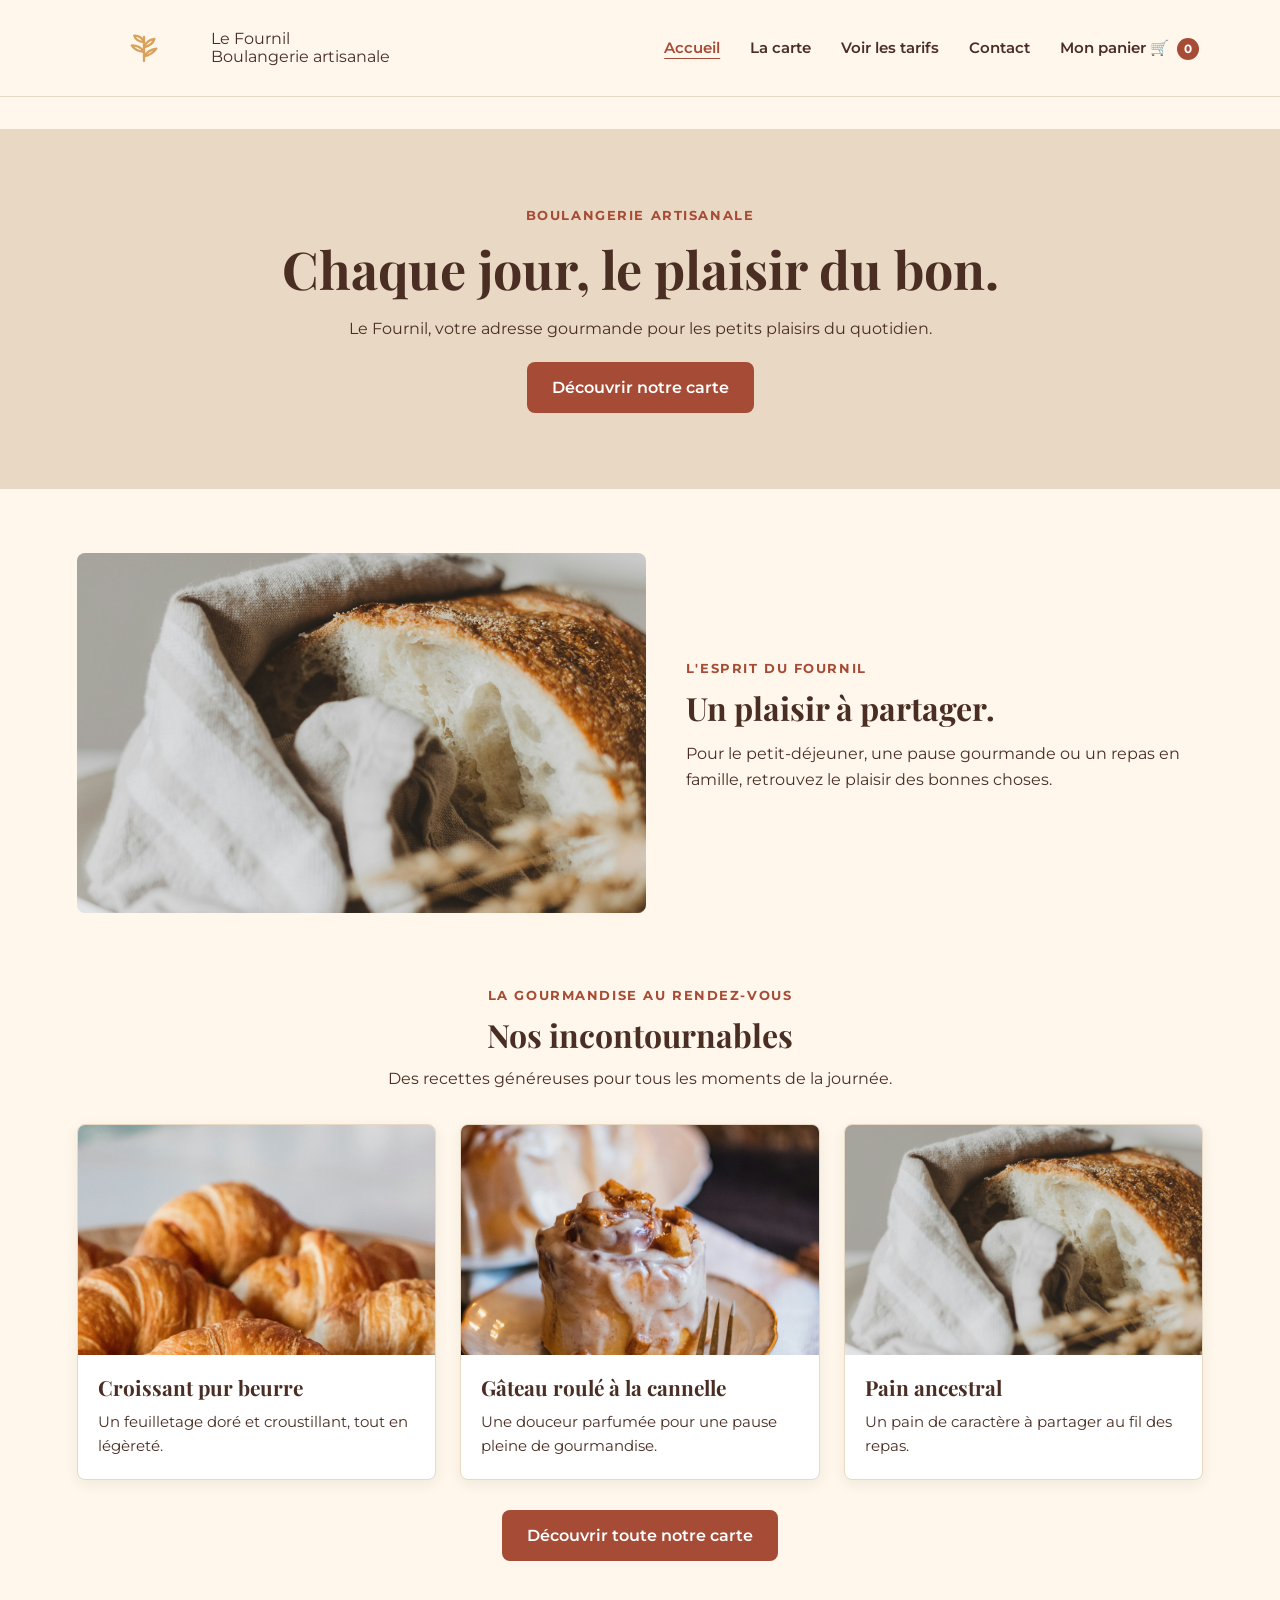
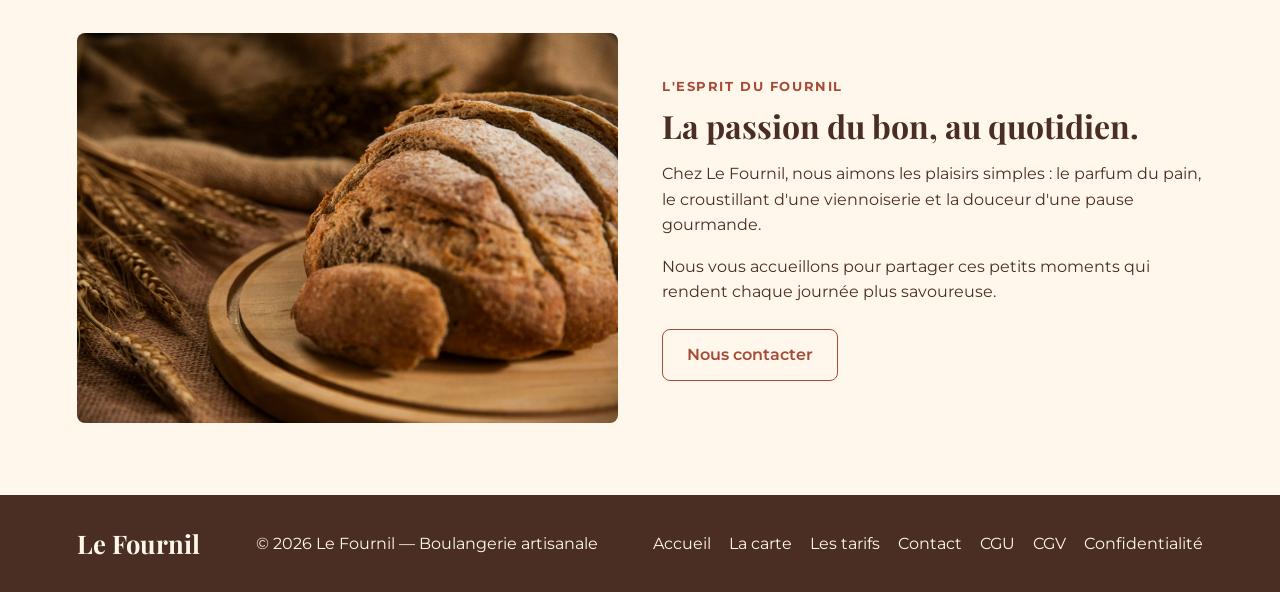
==== commit 7976eb8c: "modif photo index.html" ====
--- a/index.html/index.html
+++ b/index.html/index.html
@@ -224,7 +224,7 @@
         <article class="produit-accueil">
             <img
                 class="photo-roule"
-                src="./assets/images/diliara-garifullina-klfddq7zA9I-unsplash.jpg"
+                src="./assets/images/diliara-garifullina-klFddq7zA9I-unsplash.jpg"
                 alt="Gâteau roulé à la cannelle"
             >
             <div class="produit-contenu">
